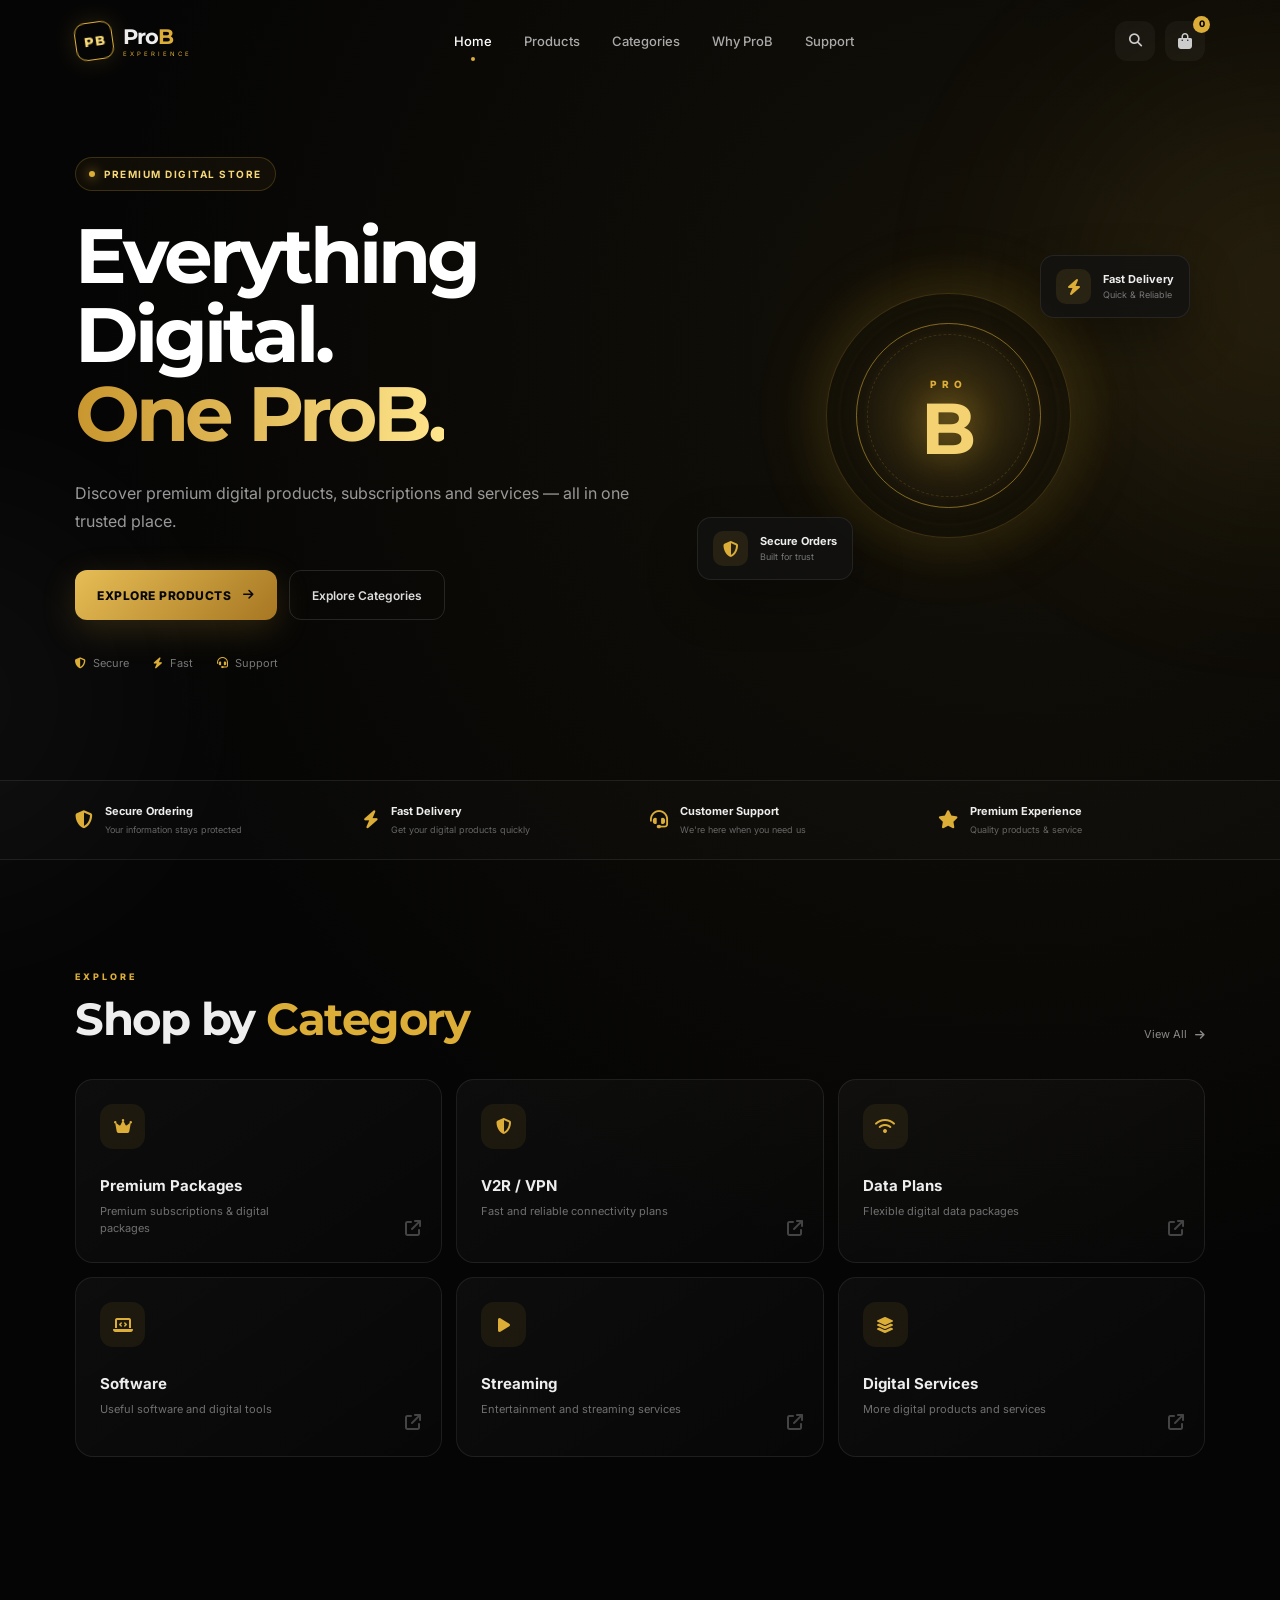
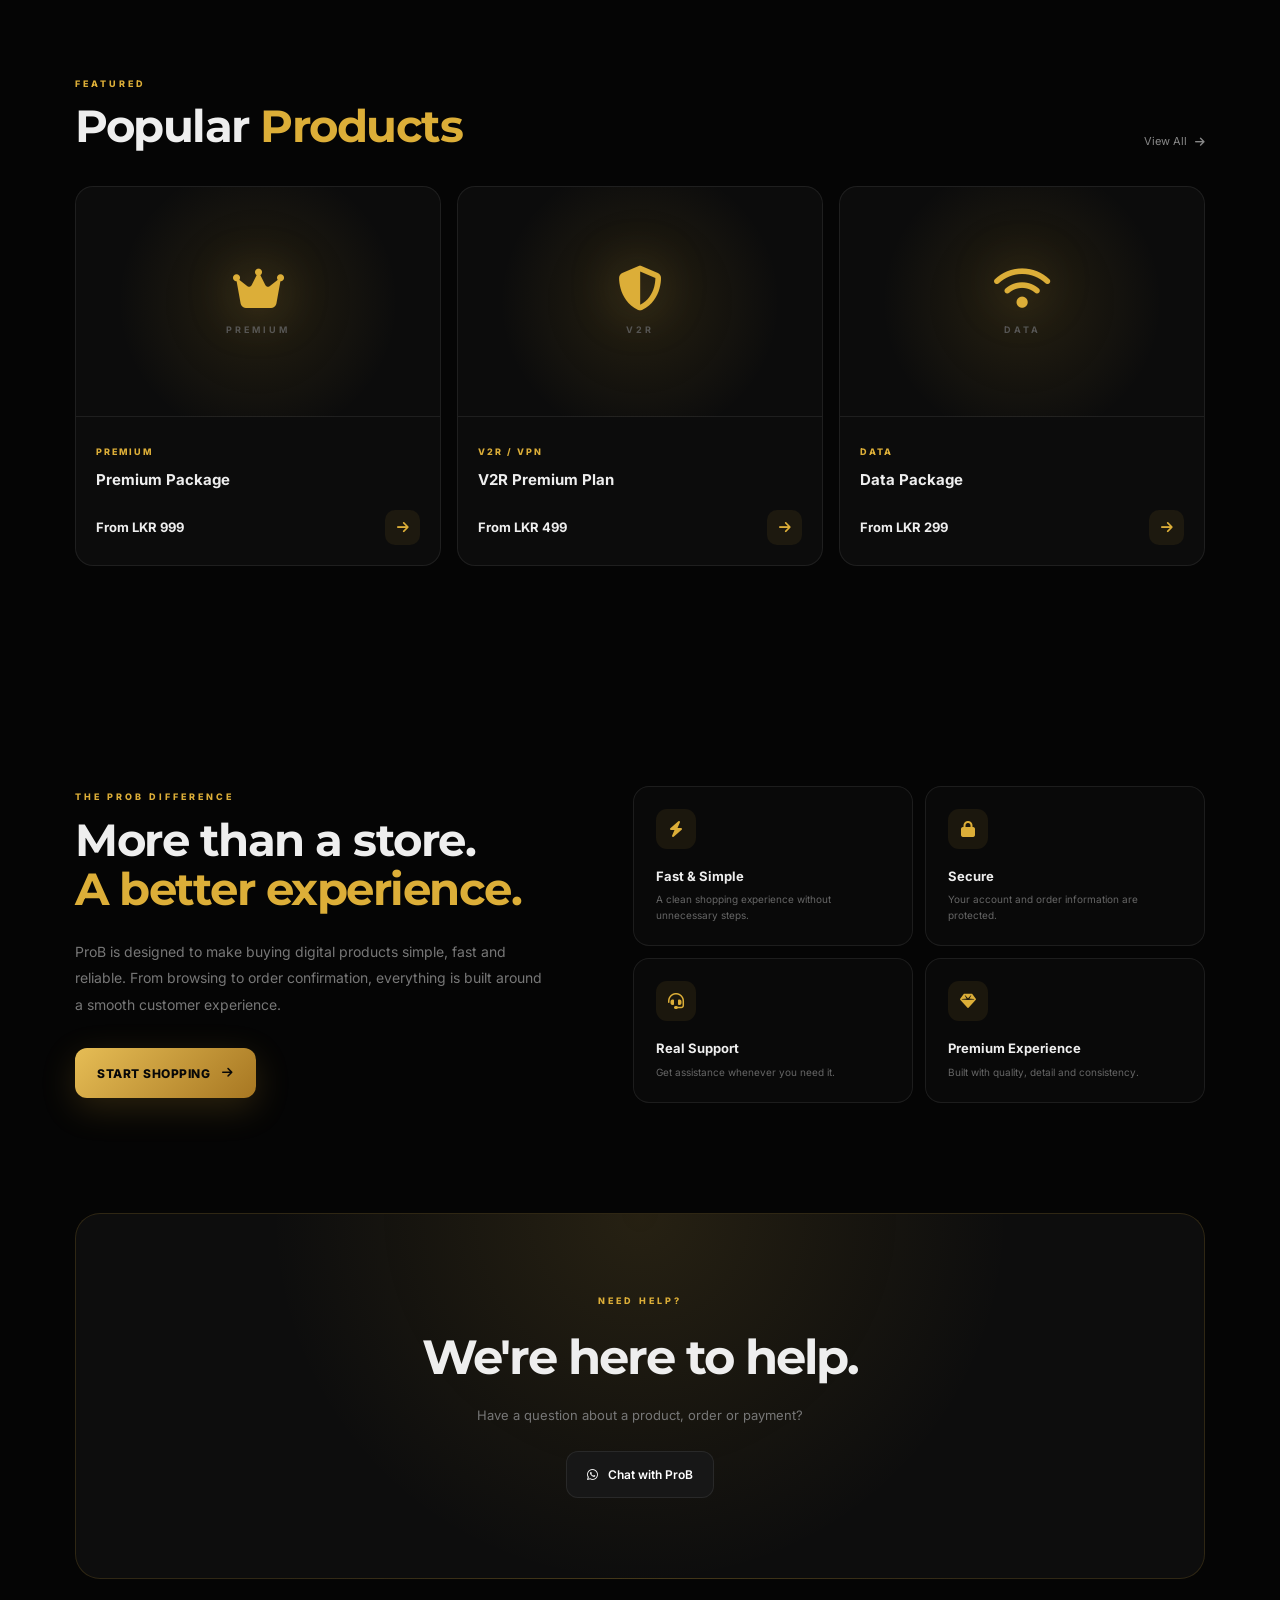
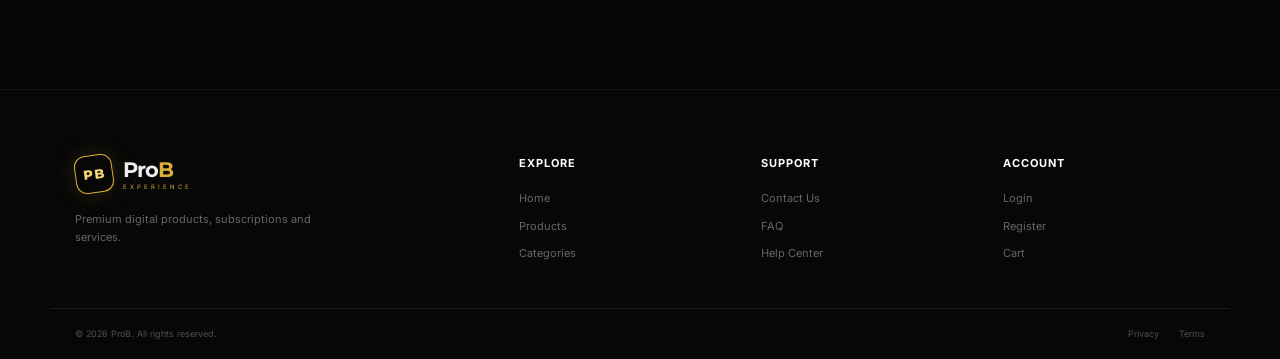
==== index.html @ 11e3aa74 "Add files via upload" ====
<!DOCTYPE html>
<html lang="en">
<head>
    <meta charset="UTF-8">

    <meta name="viewport"
          content="width=device-width, initial-scale=1.0">

    <meta name="description"
          content="ProB - Premium digital products, subscriptions and services.">

    <meta name="theme-color"
          content="#080808">

    <title>ProB — Premium Digital Store</title>

    <!-- Google Font -->
    <link rel="preconnect"
          href="https://fonts.googleapis.com">

    <link rel="preconnect"
          href="https://fonts.gstatic.com"
          crossorigin>

    <link href="https://fonts.googleapis.com/css2?family=Inter:wght@400;500;600;700;800&family=Montserrat:wght@600;700;800&display=swap"
          rel="stylesheet">

    <!-- Icons -->
    <link rel="stylesheet"
          href="https://cdnjs.cloudflare.com/ajax/libs/font-awesome/6.5.2/css/all.min.css">

    <!-- ProB stylesheet -->
    <link rel="stylesheet"
          href="style.css">
</head>

<body>

    <!-- =========================================
         BACKGROUND EFFECTS
    ========================================== -->

    <div class="background-glow glow-one"></div>
    <div class="background-glow glow-two"></div>

    <!-- =========================================
         HEADER
    ========================================== -->

    <header class="site-header" id="siteHeader">

        <div class="nav-container">

            <!-- LOGO -->
            <a href="index.html" class="brand">

                <div class="brand-mark">
                    <span>P</span>
                    <span>B</span>
                </div>

                <div class="brand-text">
                    <strong>Pro<span>B</span></strong>
                    <small>EXPERIENCE</small>
                </div>

            </a>

            <!-- DESKTOP NAVIGATION -->
            <nav class="desktop-nav">

                <a href="index.html" class="active">
                    Home
                </a>

                <a href="products.html">
                    Products
                </a>

                <a href="#categories">
                    Categories
                </a>

                <a href="#why-prob">
                    Why ProB
                </a>

                <a href="#support">
                    Support
                </a>

            </nav>

            <!-- NAV ACTIONS -->
            <div class="nav-actions">

                <button class="icon-button"
                        aria-label="Search"
                        onclick="openSearch()">

                    <i class="fa-solid fa-magnifying-glass"></i>

                </button>

                <a href="cart.html"
                   class="cart-button"
                   aria-label="Shopping cart">

                    <i class="fa-solid fa-bag-shopping"></i>

                    <span class="cart-count"
                          id="cartCount">
                        0
                    </span>

                </a>

                <button class="menu-button"
                        id="menuButton"
                        aria-label="Open menu">

                    <i class="fa-solid fa-bars"></i>

                </button>

            </div>

        </div>

        <!-- MOBILE MENU -->

        <div class="mobile-menu" id="mobileMenu">

            <a href="index.html">
                <i class="fa-solid fa-house"></i>
                Home
            </a>

            <a href="products.html">
                <i class="fa-solid fa-store"></i>
                Products
            </a>

            <a href="#categories">
                <i class="fa-solid fa-layer-group"></i>
                Categories
            </a>

            <a href="#why-prob">
                <i class="fa-solid fa-star"></i>
                Why ProB
            </a>

            <a href="#support">
                <i class="fa-solid fa-headset"></i>
                Support
            </a>

        </div>

    </header>


    <!-- =========================================
         SEARCH OVERLAY
    ========================================== -->

    <div class="search-overlay" id="searchOverlay">

        <button class="close-search"
                onclick="closeSearch()">

            <i class="fa-solid fa-xmark"></i>

        </button>

        <div class="search-box">

            <span>SEARCH PROB</span>

            <div class="search-input-wrapper">

                <i class="fa-solid fa-magnifying-glass"></i>

                <input
                    type="text"
                    id="searchInput"
                    placeholder="Search products..."
                    autocomplete="off">

            </div>

            <p>
                Find premium digital products and services.
            </p>

        </div>

    </div>


    <!-- =========================================
         HERO SECTION
    ========================================== -->

    <main>

        <section class="hero">

            <!-- Decorative grid -->

            <div class="hero-grid"></div>

            <div class="hero-content">

                <div class="hero-badge">

                    <span class="pulse-dot"></span>

                    PREMIUM DIGITAL STORE

                </div>


                <h1>

                    Everything Digital.
                    <br>

                    <span>One ProB.</span>

                </h1>


                <p class="hero-description">

                    Discover premium digital products,
                    subscriptions and services — all in one
                    trusted place.

                </p>


                <div class="hero-buttons">

                    <a href="products.html"
                       class="primary-button">

                        Explore Products

                        <i class="fa-solid fa-arrow-right"></i>

                    </a>


                    <a href="#categories"
                       class="secondary-button">

                        Explore Categories

                    </a>

                </div>


                <div class="hero-trust">

                    <div class="trust-item">

                        <i class="fa-solid fa-shield-halved"></i>

                        <span>Secure</span>

                    </div>

                    <div class="trust-item">

                        <i class="fa-solid fa-bolt"></i>

                        <span>Fast</span>

                    </div>

                    <div class="trust-item">

                        <i class="fa-solid fa-headset"></i>

                        <span>Support</span>

                    </div>

                </div>

            </div>


            <!-- HERO VISUAL -->

            <div class="hero-visual">

                <div class="orb orb-large"></div>

                <div class="orb orb-small"></div>


                <div class="floating-card card-one">

                    <i class="fa-solid fa-bolt"></i>

                    <div>
                        <strong>Fast Delivery</strong>
                        <span>Quick & Reliable</span>
                    </div>

                </div>


                <div class="floating-card card-two">

                    <i class="fa-solid fa-shield-halved"></i>

                    <div>
                        <strong>Secure Orders</strong>
                        <span>Built for trust</span>
                    </div>

                </div>


                <div class="prob-emblem">

                    <div class="emblem-ring">

                        <span>PRO</span>

                        <strong>B</strong>

                    </div>

                </div>

            </div>

        </section>


        <!-- =========================================
             TRUST BAR
        ========================================== -->

        <section class="trust-bar">

            <div class="trust-container">

                <div class="trust-box">

                    <i class="fa-solid fa-shield-halved"></i>

                    <div>
                        <strong>Secure Ordering</strong>
                        <span>Your information stays protected</span>
                    </div>

                </div>


                <div class="trust-box">

                    <i class="fa-solid fa-bolt"></i>

                    <div>
                        <strong>Fast Delivery</strong>
                        <span>Get your digital products quickly</span>
                    </div>

                </div>


                <div class="trust-box">

                    <i class="fa-solid fa-headset"></i>

                    <div>
                        <strong>Customer Support</strong>
                        <span>We're here when you need us</span>
                    </div>

                </div>


                <div class="trust-box">

                    <i class="fa-solid fa-star"></i>

                    <div>
                        <strong>Premium Experience</strong>
                        <span>Quality products & service</span>
                    </div>

                </div>

            </div>

        </section>


        <!-- =========================================
             CATEGORIES
        ========================================== -->

        <section class="section categories-section"
                 id="categories">

            <div class="section-heading">

                <div>

                    <span class="section-label">
                        EXPLORE
                    </span>

                    <h2>
                        Shop by <span>Category</span>
                    </h2>

                </div>

                <a href="products.html"
                   class="view-all">

                    View All

                    <i class="fa-solid fa-arrow-right"></i>

                </a>

            </div>


            <div class="category-grid">


                <!-- PREMIUM -->

                <a href="products.html"
                   class="category-card">

                    <div class="category-icon">

                        <i class="fa-solid fa-crown"></i>

                    </div>

                    <div class="category-info">

                        <h3>Premium Packages</h3>

                        <p>
                            Premium subscriptions
                            & digital packages
                        </p>

                    </div>

                    <span class="category-arrow">

                        <i class="fa-solid fa-arrow-up-right-from-square"></i>

                    </span>

                </a>


                <!-- V2R -->

                <a href="products.html"
                   class="category-card">

                    <div class="category-icon">

                        <i class="fa-solid fa-shield-halved"></i>

                    </div>

                    <div class="category-info">

                        <h3>V2R / VPN</h3>

                        <p>
                            Fast and reliable
                            connectivity plans
                        </p>

                    </div>

                    <span class="category-arrow">

                        <i class="fa-solid fa-arrow-up-right-from-square"></i>

                    </span>

                </a>


                <!-- DATA -->

                <a href="products.html"
                   class="category-card">

                    <div class="category-icon">

                        <i class="fa-solid fa-wifi"></i>

                    </div>

                    <div class="category-info">

                        <h3>Data Plans</h3>

                        <p>
                            Flexible digital
                            data packages
                        </p>

                    </div>

                    <span class="category-arrow">

                        <i class="fa-solid fa-arrow-up-right-from-square"></i>

                    </span>

                </a>


                <!-- SOFTWARE -->

                <a href="products.html"
                   class="category-card">

                    <div class="category-icon">

                        <i class="fa-solid fa-laptop-code"></i>

                    </div>

                    <div class="category-info">

                        <h3>Software</h3>

                        <p>
                            Useful software and
                            digital tools
                        </p>

                    </div>

                    <span class="category-arrow">

                        <i class="fa-solid fa-arrow-up-right-from-square"></i>

                    </span>

                </a>


                <!-- STREAMING -->

                <a href="products.html"
                   class="category-card">

                    <div class="category-icon">

                        <i class="fa-solid fa-play"></i>

                    </div>

                    <div class="category-info">

                        <h3>Streaming</h3>

                        <p>
                            Entertainment and
                            streaming services
                        </p>

                    </div>

                    <span class="category-arrow">

                        <i class="fa-solid fa-arrow-up-right-from-square"></i>

                    </span>

                </a>


                <!-- DIGITAL SERVICES -->

                <a href="products.html"
                   class="category-card">

                    <div class="category-icon">

                        <i class="fa-solid fa-layer-group"></i>

                    </div>

                    <div class="category-info">

                        <h3>Digital Services</h3>

                        <p>
                            More digital products
                            and services
                        </p>

                    </div>

                    <span class="category-arrow">

                        <i class="fa-solid fa-arrow-up-right-from-square"></i>

                    </span>

                </a>

            </div>

        </section>


        <!-- =========================================
             FEATURED PRODUCTS
        ========================================== -->

        <section class="section featured-section">

            <div class="section-heading">

                <div>

                    <span class="section-label">
                        FEATURED
                    </span>

                    <h2>
                        Popular <span>Products</span>
                    </h2>

                </div>

                <a href="products.html"
                   class="view-all">

                    View All

                    <i class="fa-solid fa-arrow-right"></i>

                </a>

            </div>


            <div class="product-preview-grid">


                <div class="product-preview-card">

                    <div class="product-image-placeholder">

                        <i class="fa-solid fa-crown"></i>

                        <span>PREMIUM</span>

                    </div>

                    <div class="product-preview-info">

                        <span class="product-category">
                            Premium
                        </span>

                        <h3>
                            Premium Package
                        </h3>

                        <div class="product-bottom">

                            <strong>
                                From LKR 999
                            </strong>

                            <button
                                onclick="goProducts(event)">

                                <i class="fa-solid fa-arrow-right"></i>

                            </button>

                        </div>

                    </div>

                </div>


                <div class="product-preview-card">

                    <div class="product-image-placeholder">

                        <i class="fa-solid fa-shield-halved"></i>

                        <span>V2R</span>

                    </div>

                    <div class="product-preview-info">

                        <span class="product-category">
                            V2R / VPN
                        </span>

                        <h3>
                            V2R Premium Plan
                        </h3>

                        <div class="product-bottom">

                            <strong>
                                From LKR 499
                            </strong>

                            <button
                                onclick="goProducts(event)">

                                <i class="fa-solid fa-arrow-right"></i>

                            </button>

                        </div>

                    </div>

                </div>


                <div class="product-preview-card">

                    <div class="product-image-placeholder">

                        <i class="fa-solid fa-wifi"></i>

                        <span>DATA</span>

                    </div>

                    <div class="product-preview-info">

                        <span class="product-category">
                            Data
                        </span>

                        <h3>
                            Data Package
                        </h3>

                        <div class="product-bottom">

                            <strong>
                                From LKR 299
                            </strong>

                            <button
                                onclick="goProducts(event)">

                                <i class="fa-solid fa-arrow-right"></i>

                            </button>

                        </div>

                    </div>

                </div>

            </div>

        </section>


        <!-- =========================================
             WHY PROB
        ========================================== -->

        <section class="section why-section"
                 id="why-prob">

            <div class="why-content">

                <span class="section-label">
                    THE PROB DIFFERENCE
                </span>

                <h2>
                    More than a store.
                    <br>
                    <span>A better experience.</span>
                </h2>

                <p>

                    ProB is designed to make buying digital
                    products simple, fast and reliable.

                    From browsing to order confirmation,
                    everything is built around a smooth
                    customer experience.

                </p>

                <a href="products.html"
                   class="primary-button">

                    Start Shopping

                    <i class="fa-solid fa-arrow-right"></i>

                </a>

            </div>


            <div class="why-features">

                <div class="why-feature">

                    <div class="why-icon">
                        <i class="fa-solid fa-bolt"></i>
                    </div>

                    <div>

                        <h3>Fast & Simple</h3>

                        <p>
                            A clean shopping experience
                            without unnecessary steps.
                        </p>

                    </div>

                </div>


                <div class="why-feature">

                    <div class="why-icon">
                        <i class="fa-solid fa-lock"></i>
                    </div>

                    <div>

                        <h3>Secure</h3>

                        <p>
                            Your account and order
                            information are protected.
                        </p>

                    </div>

                </div>


                <div class="why-feature">

                    <div class="why-icon">
                        <i class="fa-solid fa-headset"></i>
                    </div>

                    <div>

                        <h3>Real Support</h3>

                        <p>
                            Get assistance whenever
                            you need it.
                        </p>

                    </div>

                </div>


                <div class="why-feature">

                    <div class="why-icon">
                        <i class="fa-solid fa-gem"></i>
                    </div>

                    <div>

                        <h3>Premium Experience</h3>

                        <p>
                            Built with quality,
                            detail and consistency.
                        </p>

                    </div>

                </div>

            </div>

        </section>


        <!-- =========================================
             SUPPORT CTA
        ========================================== -->

        <section class="support-section"
                 id="support">

            <div class="support-glow"></div>

            <div class="support-content">

                <span class="section-label">
                    NEED HELP?
                </span>

                <h2>
                    We're here to help.
                </h2>

                <p>
                    Have a question about a product,
                    order or payment?
                </p>

                <a href="#"
                   class="whatsapp-button">

                    <i class="fa-brands fa-whatsapp"></i>

                    Chat with ProB

                </a>

            </div>

        </section>

    </main>


    <!-- =========================================
         FOOTER
    ========================================== -->

    <footer class="site-footer">

        <div class="footer-container">


            <div class="footer-brand">

                <a href="index.html"
                   class="brand">

                    <div class="brand-mark">
                        <span>P</span>
                        <span>B</span>
                    </div>

                    <div class="brand-text">
                        <strong>Pro<span>B</span></strong>
                        <small>EXPERIENCE</small>
                    </div>

                </a>

                <p>
                    Premium digital products,
                    subscriptions and services.
                </p>

            </div>


            <div class="footer-column">

                <h4>Explore</h4>

                <a href="index.html">Home</a>

                <a href="products.html">Products</a>

                <a href="#categories">Categories</a>

            </div>


            <div class="footer-column">

                <h4>Support</h4>

                <a href="#support">Contact Us</a>

                <a href="#">FAQ</a>

                <a href="#">Help Center</a>

            </div>


            <div class="footer-column">

                <h4>Account</h4>

                <a href="#">Login</a>

                <a href="#">Register</a>

                <a href="cart.html">Cart</a>

            </div>

        </div>


        <div class="footer-bottom">

            <p>
                © 2026 ProB. All rights reserved.
            </p>

            <div>

                <a href="#">
                    Privacy
                </a>

                <a href="#">
                    Terms
                </a>

            </div>

        </div>

    </footer>


    <!-- =========================================
         MOBILE BOTTOM NAV
    ========================================== -->

    <nav class="bottom-nav">

        <a href="index.html"
           class="bottom-nav-item active">

            <i class="fa-solid fa-house"></i>

            <span>Home</span>

        </a>


        <a href="products.html"
           class="bottom-nav-item">

            <i class="fa-solid fa-store"></i>

            <span>Products</span>

        </a>


        <a href="cart.html"
           class="bottom-nav-item cart-nav">

            <div>

                <i class="fa-solid fa-bag-shopping"></i>

                <span id="bottomCartCount">
                    0
                </span>

            </div>

            <span>Cart</span>

        </a>


        <a href="#support"
           class="bottom-nav-item">

            <i class="fa-solid fa-headset"></i>

            <span>Support</span>

        </a>


        <a href="#"
           class="bottom-nav-item">

            <i class="fa-solid fa-user"></i>

            <span>Account</span>

        </a>

    </nav>


    <!-- =========================================
         JAVASCRIPT
    ========================================== -->

    <script>

        /* MOBILE MENU */

        const menuButton =
            document.getElementById("menuButton");

        const mobileMenu =
            document.getElementById("mobileMenu");

        menuButton.addEventListener("click", function () {

            mobileMenu.classList.toggle("show");

            const icon =
                menuButton.querySelector("i");

            if (mobileMenu.classList.contains("show")) {

                icon.classList.remove("fa-bars");

                icon.classList.add("fa-xmark");

            } else {

                icon.classList.remove("fa-xmark");

                icon.classList.add("fa-bars");

            }

        });


        /* CLOSE MOBILE MENU WHEN LINK IS CLICKED */

        document
            .querySelectorAll(".mobile-menu a")
            .forEach(function (link) {

                link.addEventListener("click", function () {

                    mobileMenu.classList.remove("show");

                    const icon =
                        menuButton.querySelector("i");

                    icon.classList.remove("fa-xmark");

                    icon.classList.add("fa-bars");

                });

            });


        /* SEARCH */

        const searchOverlay =
            document.getElementById("searchOverlay");

        const searchInput =
            document.getElementById("searchInput");


        function openSearch() {

            searchOverlay.classList.add("show");

            setTimeout(function () {

                searchInput.focus();

            }, 200);

        }


        function closeSearch() {

            searchOverlay.classList.remove("show");

        }


        /* ESCAPE KEY */

        document.addEventListener("keydown", function (event) {

            if (event.key === "Escape") {

                closeSearch();

            }

        });


        /* HEADER SCROLL EFFECT */

        window.addEventListener("scroll", function () {

            const header =
                document.getElementById("siteHeader");

            if (window.scrollY > 30) {

                header.classList.add("scrolled");

            } else {

                header.classList.remove("scrolled");

            }

        });


        /* PRODUCTS BUTTON */

        function goProducts(event) {

            event.preventDefault();

            window.location.href = "products.html";

        }


        /* CART COUNT */

        function updateCartCount() {

            let cart = [];

            try {

                cart =
                    JSON.parse(
                        localStorage.getItem("probCart")
                    ) || [];

            } catch (error) {

                cart = [];

            }

            const count =
                cart.reduce(function (total, item) {

                    return total +
                        (Number(item.quantity) || 0);

                }, 0);


            const cartCount =
                document.getElementById("cartCount");

            const bottomCartCount =
                document.getElementById(
                    "bottomCartCount"
                );


            if (cartCount) {

                cartCount.textContent = count;

            }

            if (bottomCartCount) {

                bottomCartCount.textContent = count;

            }

        }


        updateCartCount();


    </script>

</body>
</html>
---- style.css ----
/* =====================================================
   PROB — PREMIUM DIGITAL STORE
   GLOBAL STYLES
===================================================== */

:root {

    --black: #050505;
    --dark: #080808;
    --dark-2: #0d0d0d;
    --card: #111111;
    --card-2: #151515;

    --gold: #dcae38;
    --gold-light: #f6d878;
    --gold-dark: #9d7020;

    --white: #ffffff;
    --text: #eeeeee;
    --muted: #929292;
    --border: rgba(255,255,255,0.08);

    --radius: 18px;

    --container: 1180px;

}


/* =====================================================
   RESET
===================================================== */

* {

    margin: 0;
    padding: 0;

    box-sizing: border-box;

}


html {

    scroll-behavior: smooth;

}


body {

    font-family: "Inter", sans-serif;

    background:
        radial-gradient(
            circle at 80% 10%,
            rgba(220,174,56,0.07),
            transparent 28%
        ),
        var(--black);

    color: var(--text);

    line-height: 1.6;

    overflow-x: hidden;

}


a {

    text-decoration: none;

    color: inherit;

}


button,
input {

    font-family: inherit;

}


button {

    border: none;

    cursor: pointer;

}


/* =====================================================
   BACKGROUND GLOW
===================================================== */

.background-glow {

    position: fixed;

    width: 400px;
    height: 400px;

    border-radius: 50%;

    filter: blur(120px);

    pointer-events: none;

    opacity: .12;

    z-index: -1;

}


.glow-one {

    background: var(--gold);

    top: 10%;
    right: -200px;

}


.glow-two {

    background: #ffffff;

    bottom: 0;
    left: -250px;

    opacity: .04;

}


/* =====================================================
   HEADER
===================================================== */

.site-header {

    position: fixed;

    top: 0;
    left: 0;

    width: 100%;

    z-index: 1000;

    transition: .35s ease;

}


.site-header.scrolled {

    background: rgba(5,5,5,.82);

    backdrop-filter: blur(20px);

    border-bottom: 1px solid var(--border);

}


.nav-container {

    max-width: var(--container);

    margin: auto;

    height: 82px;

    padding: 0 25px;

    display: flex;

    align-items: center;

    justify-content: space-between;

}


/* =====================================================
   BRAND
===================================================== */

.brand {

    display: flex;

    align-items: center;

    gap: 10px;

}


.brand-mark {

    width: 38px;
    height: 38px;

    border: 1px solid var(--gold);

    border-radius: 11px;

    display: flex;

    align-items: center;

    justify-content: center;

    gap: 1px;

    transform: rotate(-8deg);

    box-shadow:
        0 0 22px rgba(220,174,56,.16);

}


.brand-mark span {

    font-family: "Montserrat", sans-serif;

    font-weight: 800;

    font-size: 13px;

    color: var(--gold-light);

}


.brand-text {

    display: flex;

    flex-direction: column;

    line-height: 1;

}


.brand-text strong {

    font-family: "Montserrat", sans-serif;

    font-size: 21px;

    letter-spacing: -1px;

}


.brand-text strong span {

    color: var(--gold);

}


.brand-text small {

    font-size: 6px;

    letter-spacing: 3px;

    color: var(--gold);

    margin-top: 4px;

}


/* =====================================================
   DESKTOP NAV
===================================================== */

.desktop-nav {

    display: flex;

    align-items: center;

    gap: 32px;

}


.desktop-nav a {

    color: #aaa;

    font-size: 13px;

    font-weight: 500;

    transition: .3s;

    position: relative;

}


.desktop-nav a:hover,
.desktop-nav a.active {

    color: var(--white);

}


.desktop-nav a.active::after {

    content: "";

    position: absolute;

    left: 50%;
    bottom: -10px;

    width: 4px;
    height: 4px;

    background: var(--gold);

    border-radius: 50%;

    transform: translateX(-50%);

}


/* =====================================================
   NAV ACTIONS
===================================================== */

.nav-actions {

    display: flex;

    align-items: center;

    gap: 10px;

}


.icon-button,
.cart-button {

    width: 40px;
    height: 40px;

    display: flex;

    align-items: center;

    justify-content: center;

    border-radius: 12px;

    color: #ccc;

    background: rgba(255,255,255,.04);

    transition: .3s;

    position: relative;

}


.icon-button:hover,
.cart-button:hover {

    color: var(--gold-light);

    background: rgba(220,174,56,.09);

}


.cart-count {

    position: absolute;

    top: -5px;
    right: -5px;

    min-width: 17px;
    height: 17px;

    padding: 0 4px;

    border-radius: 20px;

    background: var(--gold);

    color: #000;

    font-size: 9px;

    display: flex;

    align-items: center;

    justify-content: center;

    font-weight: 800;

}


.menu-button {

    display: none;

    width: 40px;
    height: 40px;

    border-radius: 12px;

    color: white;

    background: rgba(255,255,255,.05);

}


/* =====================================================
   MOBILE MENU
===================================================== */

.mobile-menu {

    display: none;

}


/* =====================================================
   SEARCH OVERLAY
===================================================== */

.search-overlay {

    position: fixed;

    inset: 0;

    background: rgba(0,0,0,.94);

    backdrop-filter: blur(25px);

    z-index: 2000;

    display: flex;

    align-items: center;

    justify-content: center;

    opacity: 0;

    visibility: hidden;

    transition: .35s;

}


.search-overlay.show {

    opacity: 1;

    visibility: visible;

}


.close-search {

    position: absolute;

    top: 30px;
    right: 30px;

    width: 45px;
    height: 45px;

    border-radius: 50%;

    background: rgba(255,255,255,.06);

    color: white;

    font-size: 20px;

}


.search-box {

    width: min(700px, 90%);

}


.search-box > span {

    color: var(--gold);

    font-size: 11px;

    font-weight: 700;

    letter-spacing: 3px;

}


.search-input-wrapper {

    margin-top: 18px;

    display: flex;

    align-items: center;

    gap: 15px;

    border-bottom: 1px solid #444;

    padding-bottom: 14px;

}


.search-input-wrapper i {

    color: var(--gold);

}


.search-input-wrapper input {

    width: 100%;

    border: none;

    outline: none;

    background: transparent;

    color: white;

    font-size: 28px;

}


.search-box p {

    color: #777;

    margin-top: 15px;

    font-size: 13px;

}


/* =====================================================
   HERO
===================================================== */

.hero {

    min-height: 780px;

    max-width: var(--container);

    margin: auto;

    padding: 150px 25px 100px;

    display: grid;

    grid-template-columns: 1.05fr .95fr;

    align-items: center;

    gap: 50px;

    position: relative;

}


.hero-grid {

    position: absolute;

    inset: 80px 0 0;

    opacity: .14;

    background-image:
        linear-gradient(
            rgba(255,255,255,.04) 1px,
            transparent 1px
        ),
        linear-gradient(
            90deg,
            rgba(255,255,255,.04) 1px,
            transparent 1px
        );

    background-size: 55px 55px;

    mask-image:
        radial-gradient(
            ellipse at center,
            black 10%,
            transparent 70%
        );

    pointer-events: none;

}


.hero-content {

    position: relative;

    z-index: 2;

}


.hero-badge {

    display: inline-flex;

    align-items: center;

    gap: 9px;

    padding: 8px 13px;

    border: 1px solid rgba(220,174,56,.22);

    border-radius: 100px;

    background: rgba(220,174,56,.05);

    color: var(--gold-light);

    font-size: 10px;

    font-weight: 700;

    letter-spacing: 1.5px;

    animation: fadeUp .8s ease both;

}


.pulse-dot {

    width: 6px;
    height: 6px;

    border-radius: 50%;

    background: var(--gold);

    box-shadow: 0 0 12px var(--gold);

    animation: pulse 1.8s infinite;

}


.hero h1 {

    margin-top: 25px;

    font-family: "Montserrat", sans-serif;

    font-size: clamp(48px, 6vw, 78px);

    line-height: 1.03;

    letter-spacing: -4px;

    color: white;

    animation: fadeUp .9s .1s ease both;

}


.hero h1 span {

    background:
        linear-gradient(
            90deg,
            #c9962e,
            #ffe58c,
            #c9962e
        );

    background-size: 200% auto;

    -webkit-background-clip: text;

    -webkit-text-fill-color: transparent;

    animation: goldMove 4s linear infinite;

}


.hero-description {

    max-width: 560px;

    margin-top: 25px;

    color: #999;

    font-size: 16px;

    line-height: 1.8;

    animation: fadeUp 1s .2s ease both;

}


.hero-buttons {

    display: flex;

    flex-wrap: wrap;

    gap: 12px;

    margin-top: 34px;

    animation: fadeUp 1s .3s ease both;

}


/* =====================================================
   BUTTONS
===================================================== */

.primary-button {

    display: inline-flex;

    align-items: center;

    justify-content: center;

    gap: 12px;

    min-height: 50px;

    padding: 0 22px;

    border-radius: 12px;

    background:
        linear-gradient(
            135deg,
            #e6bd55,
            #a77722
        );

    color: #080808;

    font-size: 12px;

    font-weight: 800;

    text-transform: uppercase;

    letter-spacing: .5px;

    box-shadow:
        0 10px 35px rgba(220,174,56,.18);

    transition: .3s;

}


.primary-button:hover {

    transform: translateY(-3px);

    box-shadow:
        0 15px 45px rgba(220,174,56,.28);

}


.secondary-button {

    display: inline-flex;

    align-items: center;

    justify-content: center;

    min-height: 50px;

    padding: 0 22px;

    border-radius: 12px;

    border: 1px solid rgba(255,255,255,.12);

    color: #ddd;

    font-size: 12px;

    font-weight: 600;

    transition: .3s;

}


.secondary-button:hover {

    border-color: rgba(220,174,56,.45);

    color: var(--gold-light);

    background: rgba(220,174,56,.04);

}


/* =====================================================
   HERO TRUST
===================================================== */

.hero-trust {

    display: flex;

    gap: 24px;

    margin-top: 35px;

}


.trust-item {

    display: flex;

    align-items: center;

    gap: 7px;

    color: #777;

    font-size: 11px;

}


.trust-item i {

    color: var(--gold);

}


/* =====================================================
   HERO VISUAL
===================================================== */

.hero-visual {

    height: 500px;

    position: relative;

    display: flex;

    align-items: center;

    justify-content: center;

}


.orb {

    position: absolute;

    border-radius: 50%;

    filter: blur(1px);

}


.orb-large {

    width: 350px;
    height: 350px;

    background:
        radial-gradient(
            circle,
            rgba(220,174,56,.18),
            rgba(220,174,56,.03) 50%,
            transparent 70%
        );

    animation: floating 5s ease-in-out infinite;

}


.orb-small {

    width: 220px;
    height: 220px;

    border: 1px solid rgba(220,174,56,.13);

    box-shadow:
        0 0 80px rgba(220,174,56,.08);

    animation: floating 6s 1s ease-in-out infinite;

}


.prob-emblem {

    width: 245px;
    height: 245px;

    border-radius: 50%;

    display: flex;

    align-items: center;

    justify-content: center;

    background:
        radial-gradient(
            circle,
            rgba(220,174,56,.12),
            rgba(5,5,5,.5) 65%
        );

    border: 1px solid rgba(220,174,56,.22);

    box-shadow:
        0 0 80px rgba(220,174,56,.13),
        inset 0 0 50px rgba(220,174,56,.05);

    position: relative;

    z-index: 2;

    animation: floating 5s ease-in-out infinite;

}


.emblem-ring {

    width: 185px;
    height: 185px;

    border: 1px solid rgba(220,174,56,.55);

    border-radius: 50%;

    display: flex;

    align-items: center;

    justify-content: center;

    position: relative;

}


.emblem-ring::before {

    content: "";

    position: absolute;

    inset: 10px;

    border: 1px dashed rgba(220,174,56,.18);

    border-radius: 50%;

}


.emblem-ring span {

    position: absolute;

    top: 52px;

    font-size: 10px;

    letter-spacing: 5px;

    color: var(--gold);

    font-weight: 800;

}


.emblem-ring strong {

    margin-top: 28px;

    font-family: "Montserrat", sans-serif;

    font-size: 72px;

    color: #f4d271;

    text-shadow:
        0 0 35px rgba(220,174,56,.3);

}


/* =====================================================
   FLOATING CARDS
===================================================== */

.floating-card {

    position: absolute;

    z-index: 4;

    display: flex;

    align-items: center;

    gap: 12px;

    padding: 13px 15px;

    border-radius: 14px;

    background:
        rgba(18,18,18,.8);

    border: 1px solid rgba(255,255,255,.08);

    backdrop-filter: blur(14px);

    box-shadow:
        0 20px 50px rgba(0,0,0,.3);

}


.floating-card i {

    width: 35px;
    height: 35px;

    border-radius: 10px;

    display: flex;

    align-items: center;

    justify-content: center;

    background: rgba(220,174,56,.1);

    color: var(--gold);

}


.floating-card div {

    display: flex;

    flex-direction: column;

}


.floating-card strong {

    font-size: 11px;

}


.floating-card span {

    font-size: 9px;

    color: #777;

}


.card-one {

    top: 90px;
    right: 15px;

    animation: floating 4s ease-in-out infinite;

}


.card-two {

    bottom: 85px;
    left: 5px;

    animation: floating 4.5s .5s ease-in-out infinite;

}


/* =====================================================
   TRUST BAR
===================================================== */

.trust-bar {

    border-top: 1px solid var(--border);

    border-bottom: 1px solid var(--border);

    background: rgba(255,255,255,.015);

}


.trust-container {

    max-width: var(--container);

    margin: auto;

    padding: 22px 25px;

    display: grid;

    grid-template-columns:
        repeat(4, 1fr);

    gap: 20px;

}


.trust-box {

    display: flex;

    align-items: center;

    gap: 12px;

}


.trust-box > i {

    color: var(--gold);

    font-size: 18px;

}


.trust-box div {

    display: flex;

    flex-direction: column;

}


.trust-box strong {

    font-size: 11px;

}


.trust-box span {

    color: #666;

    font-size: 9px;

    margin-top: 2px;

}


/* =====================================================
   SECTIONS
===================================================== */

.section {

    max-width: var(--container);

    margin: auto;

    padding: 110px 25px;

}


.section-heading {

    display: flex;

    align-items: end;

    justify-content: space-between;

    margin-bottom: 35px;

}


.section-label {

    display: block;

    color: var(--gold);

    font-size: 9px;

    font-weight: 800;

    letter-spacing: 3px;

    margin-bottom: 10px;

}


.section-heading h2,
.why-content h2 {

    font-family: "Montserrat", sans-serif;

    font-size: clamp(30px, 4vw, 45px);

    line-height: 1.1;

    letter-spacing: -1.5px;

}


.section-heading h2 span,
.why-content h2 span {

    color: var(--gold);

}


.view-all {

    display: flex;

    align-items: center;

    gap: 8px;

    color: #888;

    font-size: 11px;

    transition: .3s;

}


.view-all:hover {

    color: var(--gold);

}


/* =====================================================
   CATEGORY GRID
===================================================== */

.category-grid {

    display: grid;

    grid-template-columns:
        repeat(3, 1fr);

    gap: 14px;

}


.category-card {

    min-height: 180px;

    padding: 24px;

    border: 1px solid var(--border);

    background:
        linear-gradient(
            145deg,
            rgba(255,255,255,.035),
            rgba(255,255,255,.01)
        );

    border-radius: var(--radius);

    position: relative;

    overflow: hidden;

    transition: .4s;

}


.category-card::before {

    content: "";

    position: absolute;

    width: 150px;
    height: 150px;

    background: var(--gold);

    filter: blur(90px);

    opacity: 0;

    right: -80px;
    bottom: -80px;

    transition: .4s;

}


.category-card:hover {

    transform: translateY(-5px);

    border-color:
        rgba(220,174,56,.28);

}


.category-card:hover::before {

    opacity: .12;

}


.category-icon {

    width: 45px;
    height: 45px;

    border-radius: 13px;

    display: flex;

    align-items: center;

    justify-content: center;

    background:
        rgba(220,174,56,.08);

    color: var(--gold);

    margin-bottom: 25px;

}


.category-info h3 {

    font-size: 15px;

    margin-bottom: 5px;

}


.category-info p {

    color: #707070;

    font-size: 11px;

    max-width: 210px;

}


.category-arrow {

    position: absolute;

    right: 20px;
    bottom: 20px;

    color: #444;

    transition: .3s;

}


.category-card:hover
.category-arrow {

    color: var(--gold);

}


/* =====================================================
   PRODUCT PREVIEW
===================================================== */

.product-preview-grid {

    display: grid;

    grid-template-columns:
        repeat(3, 1fr);

    gap: 16px;

}


.product-preview-card {

    overflow: hidden;

    border: 1px solid var(--border);

    background: #0c0c0c;

    border-radius: var(--radius);

    transition: .35s;

}


.product-preview-card:hover {

    transform: translateY(-6px);

    border-color:
        rgba(220,174,56,.22);

}


.product-image-placeholder {

    height: 230px;

    display: flex;

    align-items: center;

    justify-content: center;

    flex-direction: column;

    gap: 12px;

    background:
        radial-gradient(
            circle at center,
            rgba(220,174,56,.12),
            transparent 65%
        );

    border-bottom: 1px solid var(--border);

}


.product-image-placeholder i {

    font-size: 45px;

    color: var(--gold);

    filter:
        drop-shadow(
            0 0 25px
            rgba(220,174,56,.25)
        );

}


.product-image-placeholder span {

    color: #555;

    font-size: 9px;

    letter-spacing: 3px;

    font-weight: 700;

}


.product-preview-info {

    padding: 20px;

}


.product-category {

    color: var(--gold);

    font-size: 9px;

    text-transform: uppercase;

    letter-spacing: 1.5px;

}


.product-preview-info h3 {

    margin-top: 5px;

    font-size: 15px;

}


.product-bottom {

    display: flex;

    align-items: center;

    justify-content: space-between;

    margin-top: 18px;

}


.product-bottom strong {

    font-size: 13px;

}


.product-bottom button {

    width: 35px;
    height: 35px;

    border-radius: 10px;

    background: rgba(220,174,56,.08);

    color: var(--gold);

    transition: .3s;

}


.product-bottom button:hover {

    background: var(--gold);

    color: #000;

}


/* =====================================================
   WHY PROB
===================================================== */

.why-section {

    display: grid;

    grid-template-columns:
        .9fr 1.1fr;

    gap: 90px;

    align-items: center;

}


.why-content p {

    max-width: 500px;

    color: #777;

    font-size: 14px;

    line-height: 1.9;

    margin: 25px 0 30px;

}


.why-features {

    display: grid;

    grid-template-columns:
        repeat(2, 1fr);

    gap: 12px;

}


.why-feature {

    padding: 22px;

    border: 1px solid var(--border);

    border-radius: 16px;

    background:
        rgba(255,255,255,.018);

    transition: .3s;

}


.why-feature:hover {

    border-color:
        rgba(220,174,56,.2);

}


.why-icon {

    width: 40px;
    height: 40px;

    border-radius: 11px;

    display: flex;

    align-items: center;

    justify-content: center;

    background:
        rgba(220,174,56,.08);

    color: var(--gold);

    margin-bottom: 17px;

}


.why-feature h3 {

    font-size: 13px;

    margin-bottom: 5px;

}


.why-feature p {

    color: #666;

    font-size: 10px;

    line-height: 1.6;

}


/* =====================================================
   SUPPORT
===================================================== */

.support-section {

    max-width: 1130px;

    margin: 0 auto 110px;

    padding: 80px 30px;

    border-radius: 25px;

    border: 1px solid
        rgba(220,174,56,.16);

    background:
        radial-gradient(
            circle at 50% 0%,
            rgba(220,174,56,.12),
            transparent 55%
        ),
        #0d0d0d;

    text-align: center;

    position: relative;

    overflow: hidden;

}


.support-content {

    position: relative;

    z-index: 2;

}


.support-content h2 {

    font-family: "Montserrat", sans-serif;

    font-size: clamp(30px, 5vw, 48px);

    letter-spacing: -2px;

}


.support-content p {

    color: #777;

    margin: 10px 0 25px;

    font-size: 13px;

}


.whatsapp-button {

    display: inline-flex;

    align-items: center;

    gap: 10px;

    padding: 13px 20px;

    border-radius: 12px;

    background: #171717;

    border: 1px solid rgba(255,255,255,.08);

    color: white;

    font-size: 12px;

    font-weight: 600;

    transition: .3s;

}


.whatsapp-button:hover {

    border-color: rgba(220,174,56,.3);

    color: var(--gold-light);

}


/* =====================================================
   FOOTER
===================================================== */

.site-footer {

    border-top: 1px solid var(--border);

    background: #070707;

}


.footer-container {

    max-width: var(--container);

    margin: auto;

    padding: 65px 25px 45px;

    display: grid;

    grid-template-columns:
        2fr 1fr 1fr 1fr;

    gap: 40px;

}


.footer-brand p {

    max-width: 280px;

    margin-top: 18px;

    color: #666;

    font-size: 11px;

}


.footer-column {

    display: flex;

    flex-direction: column;

    gap: 10px;

}


.footer-column h4 {

    font-size: 11px;

    text-transform: uppercase;

    letter-spacing: 1px;

    margin-bottom: 7px;

    color: white;

}


.footer-column a {

    color: #666;

    font-size: 11px;

    transition: .3s;

}


.footer-column a:hover {

    color: var(--gold);

}


.footer-bottom {

    max-width: var(--container);

    margin: auto;

    padding: 18px 25px;

    border-top: 1px solid var(--border);

    display: flex;

    align-items: center;

    justify-content: space-between;

    color: #4f4f4f;

    font-size: 9px;

}


.footer-bottom div {

    display: flex;

    gap: 20px;

}


.footer-bottom a:hover {

    color: var(--gold);

}


/* =====================================================
   MOBILE BOTTOM NAV
===================================================== */

.bottom-nav {

    display: none;

}


/* =====================================================
   ANIMATIONS
===================================================== */

@keyframes fadeUp {

    from {

        opacity: 0;

        transform: translateY(20px);

    }

    to {

        opacity: 1;

        transform: translateY(0);

    }

}


@keyframes floating {

    0%,
    100% {

        transform: translateY(0);

    }

    50% {

        transform: translateY(-12px);

    }

}


@keyframes pulse {

    0% {

        box-shadow:
            0 0 0 0
            rgba(220,174,56,.5);

    }

    70% {

        box-shadow:
            0 0 0 9px
            rgba(220,174,56,0);

    }

    100% {

        box-shadow:
            0 0 0 0
            rgba(220,174,56,0);

    }

}


@keyframes goldMove {

    to {

        background-position: 200% center;

    }

}


/* =====================================================
   TABLET
===================================================== */

@media (max-width: 900px) {

    .desktop-nav {

        display: none;

    }


    .menu-button {

        display: flex;

        align-items: center;

        justify-content: center;

    }


    .hero {

        grid-template-columns: 1fr;

        text-align: center;

        padding-top: 135px;

    }


    .hero-description {

        margin-left: auto;
        margin-right: auto;

    }


    .hero-buttons {

        justify-content: center;

    }


    .hero-trust {

        justify-content: center;

    }


    .hero-visual {

        height: 390px;

    }


    .trust-container {

        grid-template-columns:
            repeat(2, 1fr);

    }


    .category-grid {

        grid-template-columns:
            repeat(2, 1fr);

    }


    .product-preview-grid {

        grid-template-columns:
            repeat(2, 1fr);

    }


    .why-section {

        grid-template-columns: 1fr;

        gap: 40px;

    }

}


/* =====================================================
   MOBILE
===================================================== */

@media (max-width: 600px) {

    body {

        padding-bottom: 70px;

    }


    .nav-container {

        height: 70px;

        padding: 0 17px;

    }


    .brand-mark {

        width: 34px;
        height: 34px;

    }


    .brand-text strong {

        font-size: 18px;

    }


    .hero {

        min-height: auto;

        padding:
            115px 18px
            70px;

        gap: 15px;

    }


    .hero h1 {

        font-size: 43px;

        letter-spacing: -2.5px;

    }


    .hero-description {

        font-size: 13px;

        line-height: 1.7;

    }


    .hero-buttons {

        flex-direction: column;

        width: 100%;

    }


    .primary-button,
    .secondary-button {

        width: 100%;

    }


    .hero-trust {

        gap: 15px;

    }


    .hero-visual {

        height: 330px;

        margin-top: 10px;

    }


    .prob-emblem {

        width: 190px;
        height: 190px;

    }


    .emblem-ring {

        width: 145px;
        height: 145px;

    }


    .emblem-ring strong {

        font-size: 56px;

    }


    .emblem-ring span {

        top: 39px;

        font-size: 7px;

    }


    .orb-large {

        width: 270px;
        height: 270px;

    }


    .floating-card {

        transform: scale(.8);

    }


    .card-one {

        right: -15px;

        top: 45px;

    }


    .card-two {

        left: -15px;

        bottom: 35px;

    }


    .trust-container {

        grid-template-columns: 1fr 1fr;

        padding: 20px 17px;

        gap: 20px 10px;

    }


    .trust-box {

        align-items: flex-start;

    }


    .trust-box > i {

        font-size: 15px;

    }


    .trust-box strong {

        font-size: 9px;

    }


    .trust-box span {

        font-size: 8px;

    }


    .section {

        padding:
            75px 17px;

    }


    .section-heading {

        align-items: flex-start;

    }


    .section-heading h2 {

        font-size: 29px;

    }


    .view-all {

        font-size: 9px;

    }


    .category-grid {

        grid-template-columns: 1fr;

        gap: 10px;

    }


    .category-card {

        min-height: 145px;

        padding: 20px;

    }


    .category-icon {

        margin-bottom: 18px;

    }


    .product-preview-grid {

        grid-template-columns: 1fr;

    }


    .product-image-placeholder {

        height: 210px;

    }


    .why-section {

        gap: 35px;

    }


    .why-content h2 {

        font-size: 32px;

    }


    .why-features {

        grid-template-columns: 1fr;

    }


    .support-section {

        margin:
            0 17px 70px;

        padding: 60px 20px;

    }


    .footer-container {

        grid-template-columns:
            1fr 1fr;

        padding: 50px 17px 35px;

        gap: 35px 20px;

    }


    .footer-brand {

        grid-column: 1 / -1;

    }


    .footer-bottom {

        padding:
            18px 17px;

        flex-direction: column;

        gap: 10px;

        text-align: center;

    }


    /* MOBILE BOTTOM NAV */

    .bottom-nav {

        position: fixed;

        left: 10px;
        right: 10px;
        bottom: 10px;

        height: 62px;

        background:
            rgba(15,15,15,.94);

        backdrop-filter: blur(20px);

        border:
            1px solid
            rgba(255,255,255,.09);

        border-radius: 18px;

        z-index: 1500;

        display: grid;

        grid-template-columns:
            repeat(5, 1fr);

        align-items: center;

        box-shadow:
            0 15px 40px
            rgba(0,0,0,.45);

    }


    .bottom-nav-item {

        height: 100%;

        display: flex;

        align-items: center;

        justify-content: center;

        flex-direction: column;

        gap: 3px;

        color: #666;

        font-size: 8px;

        transition: .3s;

    }


    .bottom-nav-item i {

        font-size: 14px;

    }


    .bottom-nav-item.active {

        color: var(--gold);

    }


    .bottom-nav-item > div {

        position: relative;

    }


    .bottom-nav-item > div span {

        position: absolute;

        top: -7px;
        right: -9px;

        background: var(--gold);

        color: #000;

        font-size: 7px;

        font-weight: 800;

        min-width: 13px;
        height: 13px;

        border-radius: 50%;

        display: flex;

        align-items: center;

        justify-content: center;

    }


    .search-input-wrapper input {

        font-size: 20px;

    }


    .mobile-menu {

        position: absolute;

        top: 70px;
        left: 10px;
        right: 10px;

        padding: 10px;

        background:
            rgba(15,15,15,.97);

        backdrop-filter: blur(20px);

        border:
            1px solid
            rgba(255,255,255,.08);

        border-radius: 16px;

        display: flex;

        flex-direction: column;

        gap: 3px;

        opacity: 0;

        visibility: hidden;

        transform: translateY(-10px);

        transition: .3s;

    }


    .mobile-menu.show {

        opacity: 1;

        visibility: visible;

        transform: translateY(0);

    }


    .mobile-menu a {

        padding: 13px;

        border-radius: 10px;

        display: flex;

        align-items: center;

        gap: 12px;

        color: #aaa;

        font-size: 12px;

    }


    .mobile-menu a:hover {

        background:
            rgba(220,174,56,.06);

        color: var(--gold);

    }


    .mobile-menu a i {

        width: 18px;

        color: var(--gold);

    }

}
/* =====================================================
   PROB PRODUCTS PAGE
===================================================== */

.products-page {

    min-height: 100vh;

    padding-top: 82px;

}


/* =====================================================
   PRODUCTS HERO
===================================================== */

.products-hero {

    max-width: 1180px;

    margin: auto;

    padding: 100px 25px 55px;

    text-align: center;

}


.products-hero h1 {

    font-family: "Montserrat", sans-serif;

    font-size: clamp(
        42px,
        6vw,
        68px
    );

    line-height: 1.05;

    letter-spacing: -3px;

}


.products-hero h1 span {

    color: var(--gold);

}


.products-hero > p {

    max-width: 570px;

    margin: 20px auto 30px;

    color: #777;

    font-size: 14px;

    line-height: 1.8;

}


.products-search {

    max-width: 600px;

    height: 56px;

    margin: auto;

    padding: 0 18px;

    display: flex;

    align-items: center;

    gap: 12px;

    border: 1px solid
        rgba(255,255,255,.1);

    background:
        rgba(255,255,255,.025);

    border-radius: 15px;

    transition: .3s;

}


.products-search:focus-within {

    border-color:
        rgba(220,174,56,.45);

    box-shadow:
        0 0 30px
        rgba(220,174,56,.06);

}


.products-search i {

    color: var(--gold);

}


.products-search input {

    width: 100%;

    border: none;

    outline: none;

    background: transparent;

    color: white;

    font-size: 13px;

}


.products-search input::placeholder {

    color: #555;

}


/* =====================================================
   PRODUCT CONTROLS
===================================================== */

.product-controls {

    max-width: 1180px;

    margin: auto;

    padding: 0 25px 30px;

    display: flex;

    align-items: center;

    justify-content: space-between;

    gap: 20px;

}


.category-filters {

    display: flex;

    align-items: center;

    gap: 7px;

    overflow-x: auto;

    scrollbar-width: none;

}


.category-filters::-webkit-scrollbar {

    display: none;

}


.filter-button {

    flex-shrink: 0;

    min-height: 38px;

    padding: 0 14px;

    display: flex;

    align-items: center;

    gap: 7px;

    border-radius: 10px;

    background:
        rgba(255,255,255,.035);

    border: 1px solid
        rgba(255,255,255,.06);

    color: #777;

    font-size: 10px;

    font-weight: 600;

    transition: .3s;

}


.filter-button i {

    font-size: 10px;

}


.filter-button:hover {

    color: white;

    border-color:
        rgba(220,174,56,.25);

}


.filter-button.active {

    background:
        rgba(220,174,56,.12);

    border-color:
        rgba(220,174,56,.4);

    color: var(--gold-light);

}


.product-sort select {

    height: 38px;

    padding: 0 13px;

    border-radius: 10px;

    border: 1px solid
        rgba(255,255,255,.07);

    background: #111;

    color: #888;

    outline: none;

    font-size: 10px;

}


/* =====================================================
   PRODUCTS SECTION
===================================================== */

.products-section {

    max-width: 1180px;

    margin: auto;

    padding: 0 25px 120px;

}


.products-result {

    margin-bottom: 18px;

}


.products-result span {

    color: #555;

    font-size: 10px;

    text-transform: uppercase;

    letter-spacing: 1px;

}


/* =====================================================
   PRODUCT GRID
===================================================== */

.products-grid {

    display: grid;

    grid-template-columns:
        repeat(3, 1fr);

    gap: 16px;

}


.store-product {

    overflow: hidden;

    background:
        linear-gradient(
            145deg,
            rgba(255,255,255,.035),
            rgba(255,255,255,.01)
        );

    border: 1px solid
        rgba(255,255,255,.07);

    border-radius: 18px;

    transition:
        transform .35s ease,
        border-color .35s ease,
        box-shadow .35s ease;

    animation: productAppear .5s ease both;

}


.store-product:hover {

    transform:
        translateY(-7px);

    border-color:
        rgba(220,174,56,.3);

    box-shadow:
        0 20px 60px
        rgba(0,0,0,.3);

}


/* =====================================================
   PRODUCT IMAGE
===================================================== */

.product-image {

    height: 245px;

    position: relative;

    display: flex;

    align-items: center;

    justify-content: center;

    overflow: hidden;

    background:
        radial-gradient(
            circle at center,
            rgba(220,174,56,.13),
            rgba(220,174,56,.025) 45%,
            transparent 70%
        );

    border-bottom:
        1px solid
        rgba(255,255,255,.06);

}


.product-image::before {

    content: "";

    position: absolute;

    width: 180px;
    height: 180px;

    border-radius: 50%;

    border:
        1px solid
        rgba(220,174,56,.1);

    animation:
        productOrb 6s linear infinite;

}


.product-image::after {

    content: "";

    position: absolute;

    width: 120px;
    height: 120px;

    border-radius: 50%;

    border:
        1px dashed
        rgba(220,174,56,.12);

    animation:
        productOrbReverse 9s linear infinite;

}


.product-icon {

    width: 85px;
    height: 85px;

    position: relative;

    z-index: 2;

    border-radius: 24px;

    display: flex;

    align-items: center;

    justify-content: center;

    background:
        linear-gradient(
            145deg,
            rgba(220,174,56,.18),
            rgba(220,174,56,.04)
        );

    border:
        1px solid
        rgba(220,174,56,.2);

    box-shadow:
        0 0 45px
        rgba(220,174,56,.1);

}


.product-icon i {

    font-size: 34px;

    color: var(--gold-light);

    filter:
        drop-shadow(
            0 0 15px
            rgba(220,174,56,.25)
        );

}


.product-tag {

    position: absolute;

    top: 15px;
    left: 15px;

    padding: 6px 9px;

    border-radius: 7px;

    background:
        rgba(0,0,0,.5);

    border:
        1px solid
        rgba(220,174,56,.2);

    backdrop-filter: blur(10px);

    color: var(--gold);

    font-size: 7px;

    font-weight: 800;

    letter-spacing: 1px;

}


/* =====================================================
   PRODUCT CONTENT
===================================================== */

.store-product-content {

    padding: 20px;

}


.store-product-category {

    color: var(--gold);

    font-size: 8px;

    font-weight: 700;

    letter-spacing: 1.5px;

    text-transform: uppercase;

}


.store-product-content h2 {

    margin-top: 7px;

    font-size: 16px;

    font-weight: 700;

}


.store-product-content p {

    margin-top: 7px;

    min-height: 42px;

    color: #666;

    font-size: 10px;

    line-height: 1.7;

}


.store-product-bottom {

    margin-top: 20px;

    display: flex;

    align-items: end;

    justify-content: space-between;

}


.store-product-bottom div {

    display: flex;

    flex-direction: column;

}


.store-product-bottom small {

    color: #555;

    font-size: 8px;

}


.store-product-bottom strong {

    margin-top: 2px;

    color: white;

    font-size: 14px;

}


.product-view-button {

    width: 39px;
    height: 39px;

    display: flex;

    align-items: center;

    justify-content: center;

    border-radius: 11px;

    background:
        rgba(220,174,56,.08);

    border:
        1px solid
        rgba(220,174,56,.12);

    color: var(--gold);

    transition: .3s;

}


.product-view-button:hover {

    background: var(--gold);

    color: #000;

    transform:
        rotate(-8deg);

}


/* =====================================================
   NO PRODUCTS
===================================================== */

.no-products {

    display: none;

    padding: 80px 20px;

    text-align: center;

}


.no-products.show {

    display: block;

}


.no-products i {

    font-size: 40px;

    color: #333;

}


.no-products h3 {

    margin-top: 15px;

    font-size: 16px;

}


.no-products p {

    margin-top: 5px;

    color: #555;

    font-size: 11px;

}


/* =====================================================
   PRODUCTS ANIMATIONS
===================================================== */

@keyframes productAppear {

    from {

        opacity: 0;

        transform:
            translateY(20px);

    }

    to {

        opacity: 1;

        transform:
            translateY(0);

    }

}


@keyframes productOrb {

    from {

        transform:
            rotate(0deg);

    }

    to {

        transform:
            rotate(360deg);

    }

}


@keyframes productOrbReverse {

    from {

        transform:
            rotate(360deg);

    }

    to {

        transform:
            rotate(0deg);

    }

}


/* =====================================================
   PRODUCTS TABLET
===================================================== */

@media (max-width: 900px) {

    .products-grid {

        grid-template-columns:
            repeat(2, 1fr);

    }


    .product-controls {

        flex-direction: column;

        align-items: stretch;

    }


    .product-sort {

        align-self: flex-end;

    }

}


/* =====================================================
   PRODUCTS MOBILE
===================================================== */

@media (max-width: 600px) {

    .products-page {

        padding-top: 70px;

    }


    .products-hero {

        padding:
            75px 17px 35px;

    }


    .products-hero h1 {

        font-size: 39px;

        letter-spacing: -2px;

    }


    .products-hero > p {

        font-size: 12px;

    }


    .products-search {

        height: 52px;

    }


    .product-controls {

        padding:
            0 17px 25px;

    }


    .category-filters {

        margin-right: -17px;

        padding-right: 17px;

    }


    .product-sort {

        width: 100%;

    }


    .product-sort select {

        width: 100%;

    }


    .products-section {

        padding:
            0 17px 100px;

    }


    .products-grid {

        grid-template-columns:
            1fr;

        gap: 12px;

    }


    .product-image {

        height: 225px;

    }


    .store-product-content {

        padding: 18px;

    }

}
/* =====================================================
   PROB PRODUCT DETAILS
===================================================== */

.product-page {

    max-width: 1180px;

    margin: auto;

    padding:
        120px 25px 120px;

}


/* =====================================
   BREADCRUMB
===================================== */

.product-breadcrumb {

    display: flex;

    align-items: center;

    gap: 10px;

    margin-bottom: 35px;

    color: #555;

    font-size: 10px;

}


.product-breadcrumb a {

    color: #777;

}


.product-breadcrumb i {

    font-size: 8px;

    color: var(--gold);

}


/* =====================================
   PRODUCT DETAILS
===================================== */

.product-details {

    display: grid;

    grid-template-columns:
        1fr 1fr;

    gap: 70px;

    align-items: center;

}


/* =====================================
   PRODUCT VISUAL
===================================== */

.product-visual {

    min-height: 520px;

    position: relative;

    display: flex;

    flex-direction: column;

    align-items: center;

    justify-content: center;

    overflow: hidden;

    border-radius: 28px;

    border:
        1px solid
        rgba(255,255,255,.07);

    background:
        radial-gradient(
            circle at center,
            rgba(220,174,56,.13),
            rgba(220,174,56,.025) 42%,
            transparent 72%
        );

}


.detail-tag {

    position: absolute;

    top: 22px;
    left: 22px;

    padding: 8px 12px;

    border-radius: 8px;

    color: var(--gold);

    background:
        rgba(220,174,56,.08);

    border:
        1px solid
        rgba(220,174,56,.2);

    font-size: 8px;

    font-weight: 800;

    letter-spacing: 1.5px;

}


.detail-orb {

    width: 280px;
    height: 280px;

    position: relative;

    display: flex;

    align-items: center;

    justify-content: center;

}


.detail-orb::before {

    content: "";

    position: absolute;

    inset: 25px;

    border-radius: 50%;

    background:
        radial-gradient(
            circle,
            rgba(220,174,56,.2),
            rgba(220,174,56,.03) 55%,
            transparent 70%
        );

    box-shadow:
        0 0 100px
        rgba(220,174,56,.12);

}


.detail-orb-ring {

    position: absolute;

    border-radius: 50%;

    border:
        1px solid
        rgba(220,174,56,.2);

}


.ring-one {

    inset: 25px;

    animation:
        detailRotate 12s linear infinite;

}


.ring-two {

    inset: 50px;

    border-style: dashed;

    animation:
        detailRotateReverse 8s linear infinite;

}


.detail-icon {

    width: 105px;
    height: 105px;

    position: relative;

    z-index: 5;

    display: flex;

    align-items: center;

    justify-content: center;

    border-radius: 28px;

    background:
        linear-gradient(
            145deg,
            rgba(220,174,56,.24),
            rgba(220,174,56,.05)
        );

    border:
        1px solid
        rgba(220,174,56,.3);

    box-shadow:
        0 0 60px
        rgba(220,174,56,.15);

}


.detail-icon i {

    color: var(--gold-light);

    font-size: 43px;

}


.visual-caption {

    margin-top: 35px;

    color: #555;

    font-size: 8px;

    letter-spacing: 4px;

}


@keyframes detailRotate {

    from {
        transform: rotate(0deg);
    }

    to {
        transform: rotate(360deg);
    }

}


@keyframes detailRotateReverse {

    from {
        transform: rotate(360deg);
    }

    to {
        transform: rotate(0deg);
    }

}


/* =====================================
   PRODUCT INFORMATION
===================================== */

.product-category {

    color: var(--gold);

    font-size: 9px;

    font-weight: 800;

    letter-spacing: 2px;

    text-transform: uppercase;

}


.product-information h1 {

    margin-top: 12px;

    font-family:
        "Montserrat",
        sans-serif;

    font-size: clamp(
        38px,
        5vw,
        58px
    );

    line-height: 1.05;

    letter-spacing: -2px;

}


.product-rating {

    display: flex;

    align-items: center;

    gap: 12px;

    margin-top: 18px;

}


.stars {

    color: var(--gold);

    font-size: 10px;

}


.product-rating span {

    color: #555;

    font-size: 9px;

}


.product-description {

    max-width: 520px;

    margin-top: 22px;

    color: #777;

    font-size: 12px;

    line-height: 1.8;

}


/* =====================================
   FEATURES
===================================== */

.product-features {

    display: grid;

    grid-template-columns:
        repeat(2,1fr);

    gap: 10px;

    margin-top: 28px;

}


.product-features div {

    display: flex;

    align-items: center;

    gap: 10px;

    padding: 12px;

    border-radius: 10px;

    background:
        rgba(255,255,255,.025);

    border:
        1px solid
        rgba(255,255,255,.05);

}


.product-features i {

    color: var(--gold);

    font-size: 12px;

}


.product-features span {

    color: #777;

    font-size: 9px;

}


/* =====================================
   PLANS
===================================== */

.plan-section {

    margin-top: 35px;

}


.plan-heading {

    display: flex;

    align-items: end;

    justify-content: space-between;

    margin-bottom: 13px;

}


.plan-heading h3 {

    font-size: 13px;

}


.plan-heading span {

    color: #555;

    font-size: 9px;

}


.plan-list {

    display: flex;

    flex-direction: column;

    gap: 8px;

}


.plan-option {

    width: 100%;

    display: flex;

    align-items: center;

    gap: 12px;

    padding: 14px;

    border-radius: 12px;

    background:
        rgba(255,255,255,.025);

    border:
        1px solid
        rgba(255,255,255,.07);

    color: white;

    text-align: left;

    transition: .3s;

}


.plan-option:hover {

    border-color:
        rgba(220,174,56,.25);

}


.plan-option.selected {

    background:
        rgba(220,174,56,.08);

    border-color:
        rgba(220,174,56,.4);

}


.plan-radio {

    width: 23px;
    height: 23px;

    flex-shrink: 0;

    display: flex;

    align-items: center;

    justify-content: center;

    border-radius: 50%;

    border:
        1px solid
        #444;

}


.plan-option.selected
.plan-radio {

    border-color:
        var(--gold);

    background:
        var(--gold);

}


.plan-radio i {

    display: none;

    color: #000;

    font-size: 9px;

}


.plan-option.selected
.plan-radio i {

    display: block;

}


.plan-info {

    flex: 1;

    display: flex;

    flex-direction: column;

    gap: 4px;

}


.plan-info strong {

    font-size: 11px;

}


.plan-info span {

    color: #555;

    font-size: 8px;

}


.plan-price {

    color: var(--gold-light);

    font-size: 11px;

}


/* =====================================
   QUANTITY
===================================== */

.quantity-section {

    margin-top: 22px;

    display: flex;

    align-items: center;

    justify-content: space-between;

}


.quantity-section > span {

    color: #666;

    font-size: 10px;

}


.quantity-control {

    display: flex;

    align-items: center;

    gap: 15px;

    padding: 4px;

    border-radius: 10px;

    border:
        1px solid
        rgba(255,255,255,.08);

}


.quantity-control button {

    width: 28px;
    height: 28px;

    border: none;

    border-radius: 7px;

    background:
        rgba(255,255,255,.04);

    color: white;

    font-size: 16px;

}


.quantity-control strong {

    min-width: 15px;

    text-align: center;

    font-size: 11px;

}


/* =====================================
   TOTAL
===================================== */

.product-total {

    margin-top: 25px;

    padding-top: 20px;

    border-top:
        1px solid
        rgba(255,255,255,.07);

    display: flex;

    align-items: center;

    justify-content: space-between;

}


.product-total span {

    color: #666;

    font-size: 10px;

}


.product-total strong {

    color: var(--gold-light);

    font-size: 22px;

}


/* =====================================
   ACTION BUTTONS
===================================== */

.product-actions {

    display: grid;

    grid-template-columns:
        1fr 1fr;

    gap: 10px;

    margin-top: 18px;

}


.add-cart-button,
.buy-now-button {

    height: 52px;

    border-radius: 12px;

    display: flex;

    align-items: center;

    justify-content: center;

    gap: 9px;

    font-size: 10px;

    font-weight: 800;

}


.add-cart-button {

    color: var(--gold-light);

    background:
        rgba(220,174,56,.08);

    border:
        1px solid
        rgba(220,174,56,.25);

}


.buy-now-button {

    color: #080808;

    background:
        linear-gradient(
            135deg,
            #f0c75e,
            #bd8c25
        );

    border: none;

}


.add-cart-button:hover {

    background:
        rgba(220,174,56,.15);

}


.buy-now-button:hover {

    transform:
        translateY(-2px);

    box-shadow:
        0 12px 30px
        rgba(220,174,56,.15);

}


/* =====================================
   MESSAGE
===================================== */

.order-message {

    margin-top: 12px;

    padding: 10px;

    border-radius: 9px;

    background:
        rgba(52,211,153,.06);

    border:
        1px solid
        rgba(52,211,153,.12);

    color: #6ee7b7;

    font-size: 9px;

    text-align: center;

    opacity: 0;

    transform:
        translateY(5px);

    transition: .3s;

}


.order-message.show {

    opacity: 1;

    transform:
        translateY(0);

}


/* =====================================
   TRUST
===================================== */

.product-trust {

    margin-top: 110px;

    display: grid;

    grid-template-columns:
        repeat(3,1fr);

    gap: 15px;

}


.product-trust > div {

    padding: 25px;

    border-radius: 16px;

    background:
        rgba(255,255,255,.02);

    border:
        1px solid
        rgba(255,255,255,.06);

}


.product-trust i {

    color: var(--gold);

    font-size: 18px;

}


.product-trust h3 {

    margin-top: 14px;

    font-size: 13px;

}


.product-trust p {

    margin-top: 7px;

    color: #555;

    font-size: 9px;

    line-height: 1.7;

}


/* =====================================
   RELATED
===================================== */

.related-products {

    margin-top: 100px;

}


.related-heading span {

    color: var(--gold);

    font-size: 8px;

    font-weight: 800;

    letter-spacing: 2px;

}


.related-heading h2 {

    margin-top: 8px;

    font-family: "Montserrat";

    font-size: 30px;

}


.related-grid {

    display: grid;

    grid-template-columns:
        repeat(3,1fr);

    gap: 12px;

    margin-top: 25px;

}


.related-card {

    padding: 22px;

    border-radius: 16px;

    background:
        rgba(255,255,255,.025);

    border:
        1px solid
        rgba(255,255,255,.06);

}


.related-card > div {

    width: 45px;
    height: 45px;

    display: flex;

    align-items: center;

    justify-content: center;

    border-radius: 12px;

    background:
        rgba(220,174,56,.08);

    color: var(--gold);

}


.related-card strong {

    display: block;

    margin-top: 15px;

    font-size: 13px;

}


.related-card > span {

    display: flex;

    align-items: center;

    gap: 6px;

    margin-top: 8px;

    color: #555;

    font-size: 9px;

}


/* =====================================
   MOBILE
===================================== */

@@media (max-width: 800px) {

    .product-page {
        padding: 100px 17px 190px;
    }

    .product-details {
        grid-template-columns: 1fr;
        gap: 35px;
    }

    .product-visual {
        min-height: 390px;
    }

    .detail-orb {
        width: 230px;
        height: 230px;
    }

    .product-information h1 {
        font-size: 42px;
    }

    .product-trust {
        grid-template-columns: 1fr;
        margin-top: 70px;
    }

    .related-grid {
        grid-template-columns: 1fr;
    }
}


@media (max-width: 500px) {

    .product-page {
        padding-bottom: 200px;
    }

    .product-actions {
        grid-template-columns: 1fr;
    }

    .product-features {
        grid-template-columns: 1fr 1fr;
    }

    .product-visual {
        min-height: 350px;
    }

}
/* =====================================================
   PROB CART PAGE
===================================================== */

.cart-page {

    max-width: 1180px;

    margin: auto;

    padding:
        120px 25px 190px;

}


/* =====================================
   CART HEADING
===================================== */

.cart-heading {

    text-align: center;

    max-width: 700px;

    margin:
        0 auto 60px;

}


.cart-heading > span {

    color: var(--gold);

    font-size: 8px;

    font-weight: 800;

    letter-spacing: 3px;

}


.cart-heading h1 {

    margin-top: 12px;

    font-family:
        "Montserrat",
        sans-serif;

    font-size:
        clamp(42px, 7vw, 70px);

    line-height: 1;

    letter-spacing: -3px;

}


.cart-heading h1 em {

    color: var(--gold);

    font-style: normal;

}


.cart-heading p {

    margin-top: 20px;

    color: #666;

    font-size: 11px;

    line-height: 1.7;

}


/* =====================================
   EMPTY CART
===================================== */

.empty-cart {

    display: none;

    text-align: center;

    padding:
        80px 20px;

    border-radius: 24px;

    border:
        1px solid
        rgba(255,255,255,.06);

    background:
        rgba(255,255,255,.018);

}


.empty-cart.show {

    display: block;

}


.empty-cart-icon {

    width: 90px;
    height: 90px;

    margin:
        0 auto 25px;

    display: flex;

    align-items: center;

    justify-content: center;

    border-radius: 25px;

    color: var(--gold);

    background:
        rgba(220,174,56,.08);

    border:
        1px solid
        rgba(220,174,56,.18);

    box-shadow:
        0 0 50px
        rgba(220,174,56,.08);

}


.empty-cart-icon i {

    font-size: 30px;

}


.empty-cart h2 {

    font-family:
        "Montserrat";

    font-size: 24px;

}


.empty-cart p {

    margin-top: 10px;

    color: #666;

    font-size: 10px;

}


.continue-shopping {

    display: inline-flex;

    align-items: center;

    gap: 10px;

    margin-top: 25px;

    padding:
        14px 20px;

    border-radius: 10px;

    color: #080808;

    background:
        linear-gradient(
            135deg,
            #f0c75e,
            #bd8c25
        );

    font-size: 10px;

    font-weight: 800;

}


/* =====================================
   CART CONTENT
===================================== */

.cart-content {

    display: none;

}


.cart-content.show {

    display: grid;

    grid-template-columns:
        minmax(0, 1.6fr)
        minmax(300px, .8fr);

    gap: 35px;

    align-items: start;

}


/* =====================================
   SECTION HEADING
===================================== */

.cart-section-heading {

    display: flex;

    align-items: end;

    justify-content: space-between;

    margin-bottom: 22px;

}


.cart-section-heading span,
.summary-header span {

    color: var(--gold);

    font-size: 8px;

    font-weight: 800;

    letter-spacing: 2px;

}


.cart-section-heading h2,
.summary-header h2 {

    margin-top: 8px;

    font-family:
        "Montserrat";

    font-size: 24px;

}


.cart-section-heading > strong {

    color: #555;

    font-size: 9px;

}


/* =====================================
   CART ITEM
===================================== */

.cart-items {

    display: flex;

    flex-direction: column;

    gap: 12px;

}


.cart-item {

    display: grid;

    grid-template-columns:
        70px minmax(0,1fr) auto;

    gap: 18px;

    align-items: center;

    padding: 18px;

    border-radius: 18px;

    background:
        rgba(255,255,255,.025);

    border:
        1px solid
        rgba(255,255,255,.07);

    transition:
        .3s ease;

}


.cart-item:hover {

    border-color:
        rgba(220,174,56,.2);

}


/* =====================================
   PRODUCT ICON
===================================== */

.cart-product-icon {

    width: 70px;
    height: 70px;

    display: flex;

    align-items: center;

    justify-content: center;

    border-radius: 17px;

    color: var(--gold);

    background:
        radial-gradient(
            circle,
            rgba(220,174,56,.18),
            rgba(220,174,56,.03)
        );

    border:
        1px solid
        rgba(220,174,56,.18);

}


.cart-product-icon i {

    font-size: 23px;

}


/* =====================================
   PRODUCT INFO
===================================== */

.cart-product-category {

    color: var(--gold);

    font-size: 7px;

    font-weight: 800;

    letter-spacing: 1.5px;

    text-transform: uppercase;

}


.cart-product-info h3 {

    margin-top: 6px;

    font-size: 14px;

}


.cart-product-info p {

    margin-top: 5px;

    color: #777;

    font-size: 9px;

}


.cart-unit-price {

    display: block;

    margin-top: 9px;

    color: #4f4f4f;

    font-size: 8px;

}


/* =====================================
   CONTROLS
===================================== */

.cart-item-controls {

    display: flex;

    align-items: center;

    gap: 20px;

}


.cart-quantity {

    display: flex;

    align-items: center;

    gap: 8px;

    padding: 4px;

    border-radius: 10px;

    border:
        1px solid
        rgba(255,255,255,.07);

}


.cart-quantity button {

    width: 28px;
    height: 28px;

    border: none;

    border-radius: 7px;

    color: white;

    background:
        rgba(255,255,255,.05);

    font-size: 15px;

}


.cart-quantity strong {

    min-width: 18px;

    text-align: center;

    font-size: 10px;

}


.cart-item-total {

    min-width: 85px;

    color: var(--gold-light);

    text-align: right;

    font-size: 12px;

}


.remove-item {

    display: flex;

    align-items: center;

    gap: 6px;

    border: none;

    background: none;

    color: #555;

    font-size: 8px;

}


.remove-item:hover {

    color: #d88;

}


/* =====================================
   CONTINUE
===================================== */

.continue-link {

    display: inline-flex;

    align-items: center;

    gap: 8px;

    margin-top: 25px;

    color: #777;

    font-size: 9px;

}


.continue-link:hover {

    color: var(--gold);

}


/* =====================================
   ORDER SUMMARY
===================================== */

.order-summary {

    position: sticky;

    top: 110px;

    padding: 25px;

    border-radius: 20px;

    background:
        linear-gradient(
            145deg,
            rgba(220,174,56,.07),
            rgba(255,255,255,.02)
        );

    border:
        1px solid
        rgba(220,174,56,.15);

}


.summary-header h2 {

    font-size: 22px;

}


.summary-lines {

    display: flex;

    flex-direction: column;

    gap: 14px;

    margin-top: 30px;

}


.summary-lines div {

    display: flex;

    align-items: center;

    justify-content: space-between;

}


.summary-lines span {

    color: #666;

    font-size: 10px;

}


.summary-lines strong {

    color: #aaa;

    font-size: 10px;

}


.summary-lines .free {

    color: #72cda0;

}


.summary-divider {

    height: 1px;

    margin:
        20px 0;

    background:
        rgba(255,255,255,.07);

}


.summary-total {

    display: flex;

    align-items: center;

    justify-content: space-between;

}


.summary-total span {

    color: #777;

    font-size: 10px;

}


.summary-total strong {

    color: var(--gold-light);

    font-size: 23px;

}


.checkout-button {

    width: 100%;

    height: 52px;

    margin-top: 22px;

    display: flex;

    align-items: center;

    justify-content: center;

    gap: 10px;

    border: none;

    border-radius: 11px;

    color: #080808;

    background:
        linear-gradient(
            135deg,
            #f0c75e,
            #bd8c25
        );

    font-size: 10px;

    font-weight: 800;

    transition: .3s;

}


.checkout-button:hover {

    transform:
        translateY(-2px);

    box-shadow:
        0 15px 35px
        rgba(220,174,56,.15);

}


/* =====================================
   SECURE CHECKOUT
===================================== */

.secure-checkout {

    display: flex;

    align-items: center;

    gap: 12px;

    margin-top: 18px;

    padding: 13px;

    border-radius: 11px;

    background:
        rgba(255,255,255,.025);

}


.secure-checkout > i {

    color: #70c99a;

    font-size: 14px;

}


.secure-checkout div {

    display: flex;

    flex-direction: column;

    gap: 4px;

}


.secure-checkout strong {

    font-size: 9px;

}


.secure-checkout span {

    color: #555;

    font-size: 7px;

}


/* =====================================
   BENEFITS
===================================== */

.summary-benefits {

    margin-top: 18px;

    display: flex;

    flex-direction: column;

    gap: 9px;

}


.summary-benefits div {

    display: flex;

    align-items: center;

    gap: 9px;

}


.summary-benefits i {

    color: var(--gold);

    font-size: 9px;

}


.summary-benefits span {

    color: #555;

    font-size: 8px;

}


/* =====================================
   MOBILE
===================================== */

@media (max-width: 850px) {

    .cart-page {

        padding:
            100px 17px 200px;

    }


    .cart-content.show {

        grid-template-columns: 1fr;

    }


    .order-summary {

        position: static;

    }


    .cart-item {

        grid-template-columns:
            60px minmax(0,1fr);

    }


    .cart-product-icon {

        width: 60px;
        height: 60px;

    }


    .cart-item-controls {

        grid-column: 1 / -1;

        justify-content:
            space-between;

        padding-top: 12px;

        border-top:
            1px solid
            rgba(255,255,255,.05);

    }

}


@media (max-width: 500px) {

    .cart-heading {

        margin-bottom: 40px;

    }


    .cart-heading h1 {

        font-size: 45px;

    }


    .cart-section-heading h2 {

        font-size: 20px;

    }


    .cart-item {

        padding: 14px;

    }


    .cart-item-controls {

        gap: 10px;

    }


    .cart-item-total {

        min-width: auto;

    }


    .remove-item {

        font-size: 0;

    }


    .remove-item i {

        font-size: 11px;

    }

}
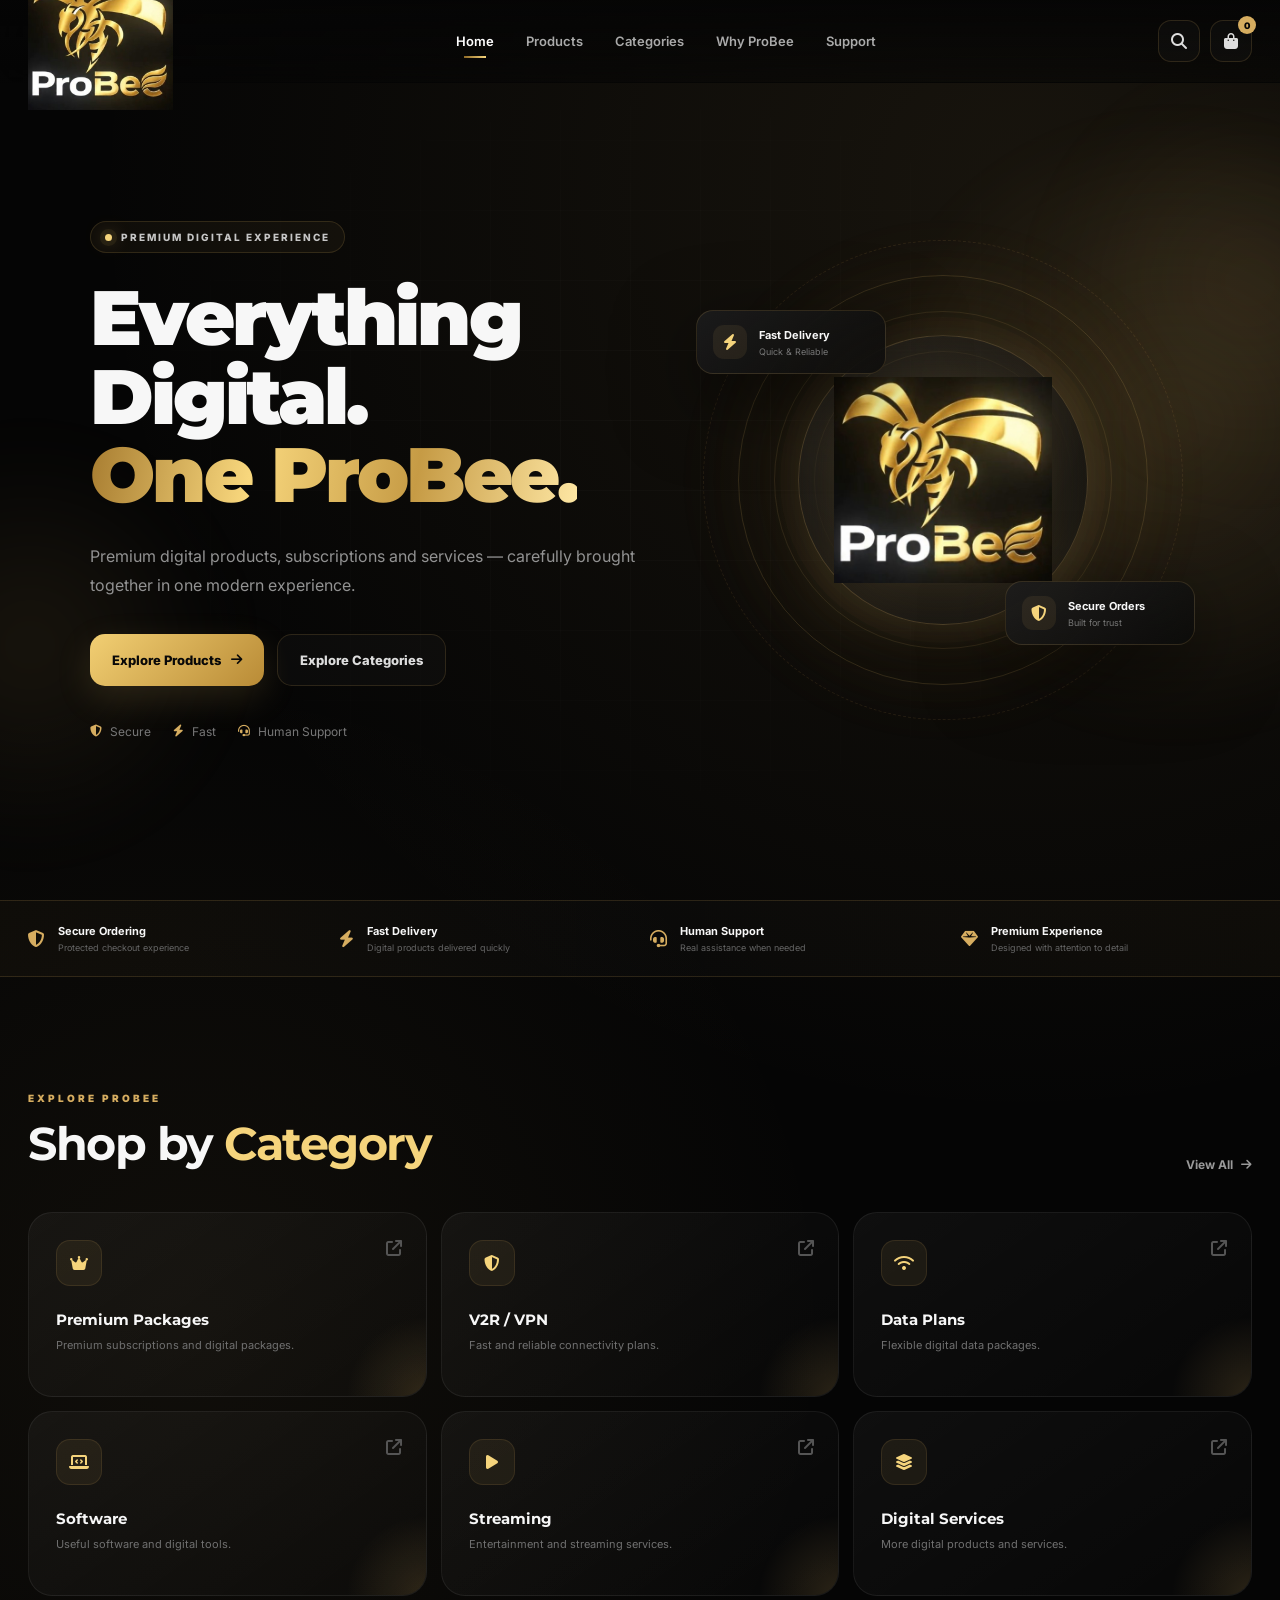
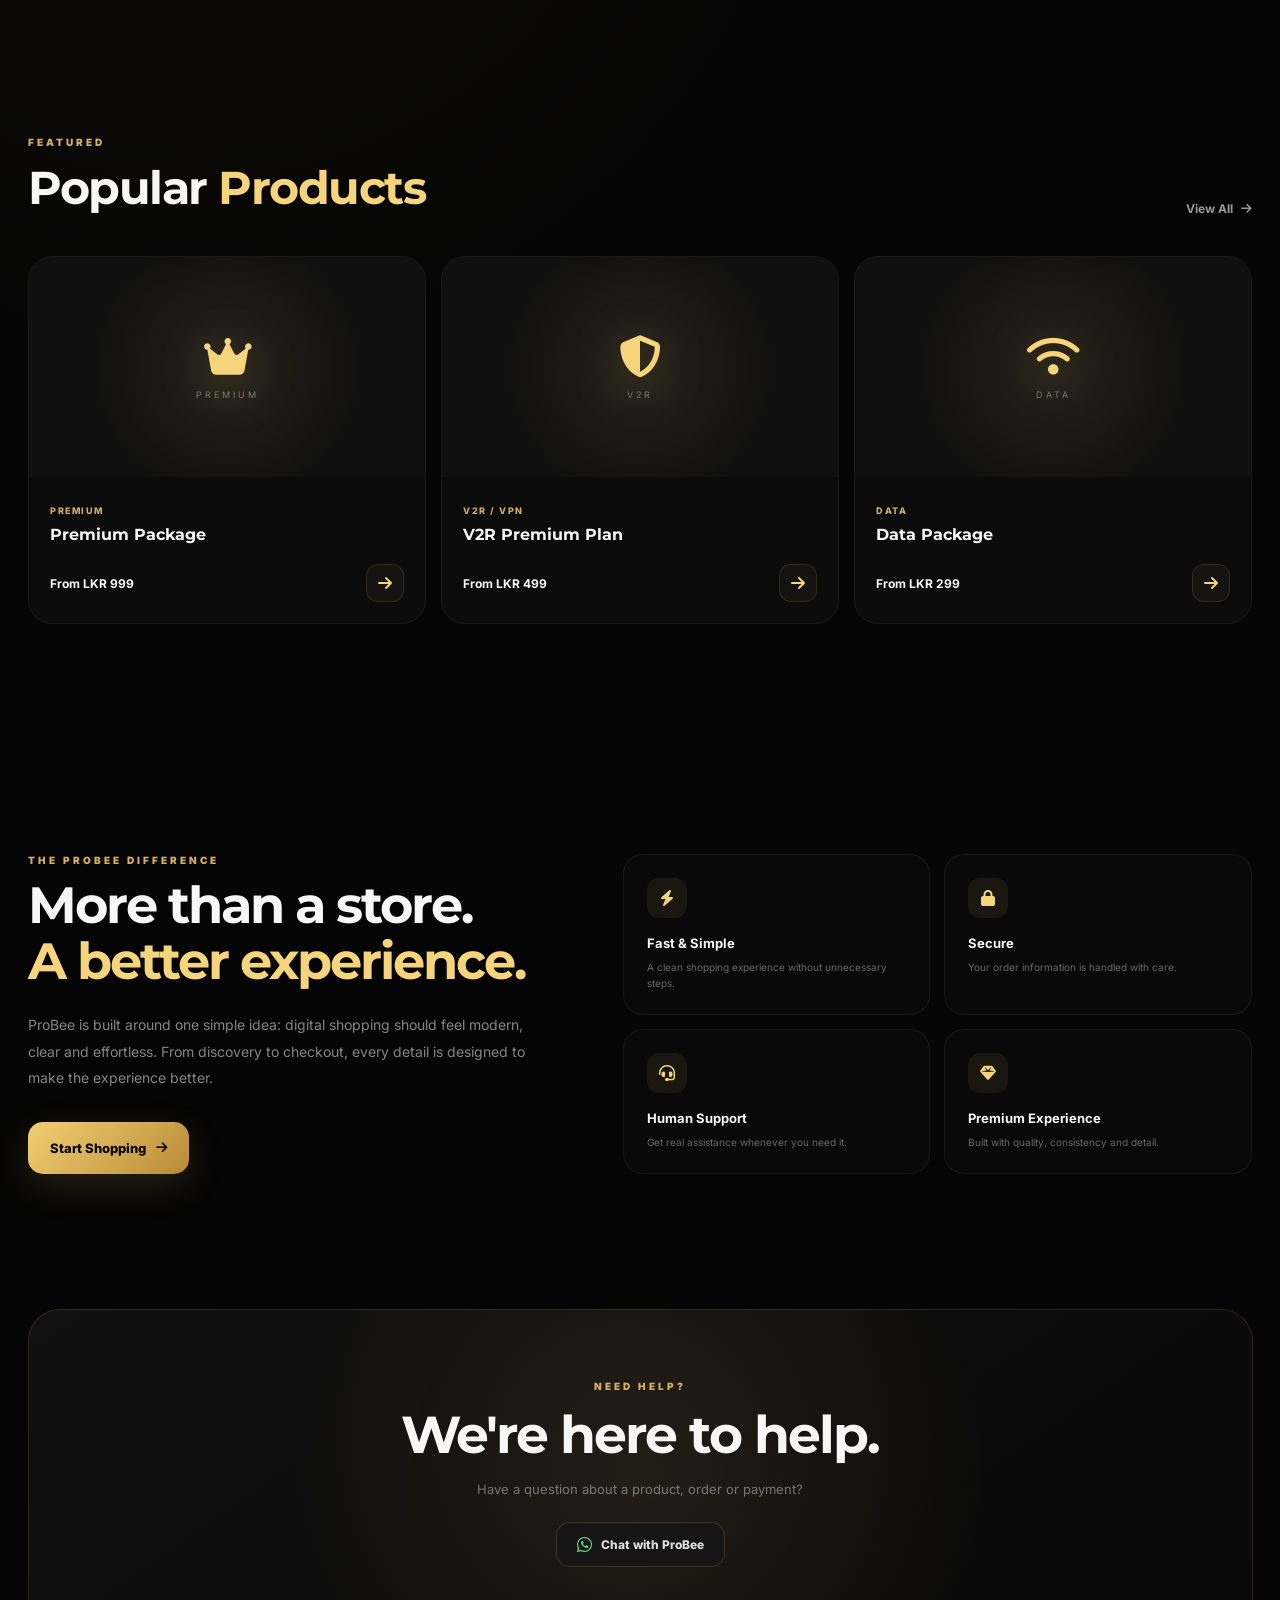
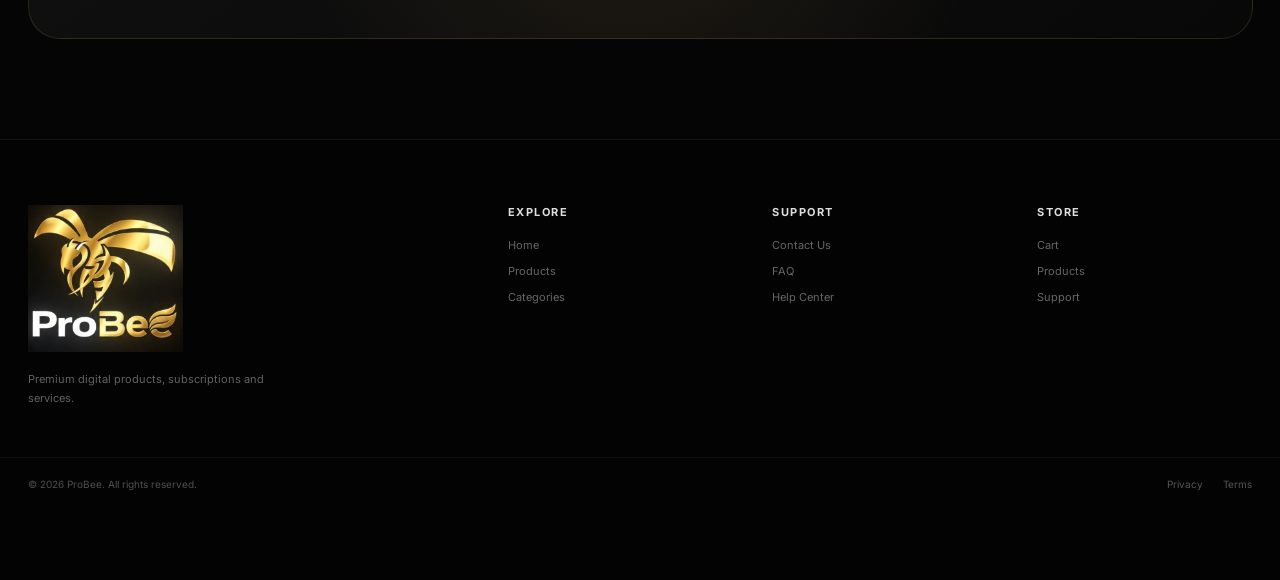
==== commit aa100d46: "Update index.html" ====
--- a/index.html
+++ b/index.html
@@ -1,1315 +1,3986 @@
 <!DOCTYPE html>
 <html lang="en">
+
 <head>
-    <meta charset="UTF-8">
-
-    <meta name="viewport"
-          content="width=device-width, initial-scale=1.0">
-
-    <meta name="description"
-          content="ProB - Premium digital products, subscriptions and services.">
-
-    <meta name="theme-color"
-          content="#080808">
-
-    <title>ProB — Premium Digital Store</title>
-
-    <!-- Google Font -->
-    <link rel="preconnect"
-          href="https://fonts.googleapis.com">
-
-    <link rel="preconnect"
-          href="https://fonts.gstatic.com"
-          crossorigin>
-
-    <link href="https://fonts.googleapis.com/css2?family=Inter:wght@400;500;600;700;800&family=Montserrat:wght@600;700;800&display=swap"
-          rel="stylesheet">
-
-    <!-- Icons -->
-    <link rel="stylesheet"
-          href="https://cdnjs.cloudflare.com/ajax/libs/font-awesome/6.5.2/css/all.min.css">
-
-    <!-- ProB stylesheet -->
-    <link rel="stylesheet"
-          href="style.css">
+
+<meta charset="UTF-8">
+
+<meta name="viewport"
+      content="width=device-width, initial-scale=1.0">
+
+<meta name="description"
+      content="ProBee — Premium digital products, subscriptions and services.">
+
+<meta name="theme-color"
+      content="#050505">
+
+<title>ProBee — Premium Digital Store</title>
+
+<link rel="preconnect"
+      href="https://fonts.googleapis.com">
+
+<link rel="preconnect"
+      href="https://fonts.gstatic.com"
+      crossorigin>
+
+<link href="https://fonts.googleapis.com/css2?family=Inter:wght@400;500;600;700;800&family=Montserrat:wght@600;700;800;900&display=swap"
+      rel="stylesheet">
+
+<link rel="stylesheet"
+      href="https://cdnjs.cloudflare.com/ajax/libs/font-awesome/6.5.2/css/all.min.css">
+
+
+<style>
+
+/* =========================================================
+   PROBEE — PREMIUM FRONT END
+========================================================= */
+
+:root{
+
+    --black:#050505;
+    --black-soft:#090909;
+    --black-card:rgba(18,18,18,.72);
+
+    --gold:#d6ad60;
+    --gold-light:#f5d47c;
+    --gold-dark:#8f6b27;
+
+    --white:#f7f7f7;
+    --muted:#9b9b9b;
+
+    --border:rgba(214,173,96,.16);
+
+    --shadow:
+        0 25px 80px rgba(0,0,0,.55);
+
+    --radius:24px;
+
+}
+
+
+/* =========================================================
+   RESET
+========================================================= */
+
+*{
+    margin:0;
+    padding:0;
+    box-sizing:border-box;
+}
+
+html{
+    scroll-behavior:smooth;
+}
+
+body{
+
+    background:
+        radial-gradient(
+            circle at 80% 5%,
+            rgba(214,173,96,.09),
+            transparent 25%
+        ),
+        radial-gradient(
+            circle at 15% 35%,
+            rgba(214,173,96,.055),
+            transparent 24%
+        ),
+        var(--black);
+
+    color:var(--white);
+
+    font-family:"Inter",sans-serif;
+
+    overflow-x:hidden;
+}
+
+a{
+    color:inherit;
+    text-decoration:none;
+}
+
+button{
+    font:inherit;
+}
+
+
+/* =========================================================
+   AMBIENT BACKGROUND
+========================================================= */
+
+.background-glow{
+
+    position:fixed;
+
+    width:420px;
+    height:420px;
+
+    border-radius:50%;
+
+    background:
+        radial-gradient(
+            circle,
+            rgba(214,173,96,.10),
+            transparent 68%
+        );
+
+    filter:blur(35px);
+
+    pointer-events:none;
+
+    z-index:-2;
+
+}
+
+.glow-one{
+    top:8%;
+    right:-180px;
+}
+
+.glow-two{
+    bottom:5%;
+    left:-180px;
+}
+
+
+/* =========================================================
+   HEADER
+========================================================= */
+
+.site-header{
+
+    position:fixed;
+
+    top:0;
+    left:0;
+    right:0;
+
+    z-index:1000;
+
+    background:
+        linear-gradient(
+            to bottom,
+            rgba(5,5,5,.92),
+            rgba(5,5,5,.55)
+        );
+
+    backdrop-filter:blur(18px);
+
+    border-bottom:1px solid transparent;
+
+    transition:.35s ease;
+
+}
+
+.site-header.scrolled{
+
+    background:rgba(5,5,5,.90);
+
+    border-bottom-color:var(--border);
+
+}
+
+.nav-container{
+
+    max-width:1280px;
+
+    margin:auto;
+
+    height:82px;
+
+    padding:0 28px;
+
+    display:flex;
+
+    align-items:center;
+
+    justify-content:space-between;
+
+}
+
+
+/* =========================================================
+   LOGO
+========================================================= */
+
+.brand{
+
+    display:flex;
+
+    align-items:center;
+
+    gap:11px;
+
+    transition:.3s ease;
+
+}
+
+.brand:hover{
+
+    transform:translateY(-1px);
+
+}
+
+.brand img{
+
+    width:145px;
+
+    height:auto;
+
+    display:block;
+
+    object-fit:contain;
+
+}
+
+
+/* =========================================================
+   DESKTOP NAV
+========================================================= */
+
+.desktop-nav{
+
+    display:flex;
+
+    align-items:center;
+
+    gap:32px;
+
+}
+
+.desktop-nav a{
+
+    position:relative;
+
+    color:#aaa;
+
+    font-size:13px;
+
+    font-weight:600;
+
+    transition:.3s ease;
+
+}
+
+.desktop-nav a:hover,
+.desktop-nav a.active{
+
+    color:white;
+
+}
+
+.desktop-nav a::after{
+
+    content:"";
+
+    position:absolute;
+
+    left:50%;
+
+    bottom:-9px;
+
+    width:0;
+
+    height:2px;
+
+    background:linear-gradient(
+        90deg,
+        var(--gold-dark),
+        var(--gold-light)
+    );
+
+    transform:translateX(-50%);
+
+    transition:.3s ease;
+
+}
+
+.desktop-nav a:hover::after,
+.desktop-nav a.active::after{
+
+    width:22px;
+
+}
+
+
+/* =========================================================
+   NAV ACTIONS
+========================================================= */
+
+.nav-actions{
+
+    display:flex;
+
+    align-items:center;
+
+    gap:10px;
+
+}
+
+.icon-button,
+.cart-button,
+.menu-button{
+
+    width:42px;
+    height:42px;
+
+    display:flex;
+
+    align-items:center;
+    justify-content:center;
+
+    border:1px solid var(--border);
+
+    background:rgba(255,255,255,.025);
+
+    color:#ddd;
+
+    border-radius:13px;
+
+    cursor:pointer;
+
+    transition:.3s ease;
+
+}
+
+.icon-button:hover,
+.cart-button:hover,
+.menu-button:hover{
+
+    color:var(--gold-light);
+
+    border-color:rgba(214,173,96,.4);
+
+    background:rgba(214,173,96,.08);
+
+    transform:translateY(-2px);
+
+}
+
+.cart-button{
+
+    position:relative;
+
+}
+
+.cart-count{
+
+    position:absolute;
+
+    top:-5px;
+    right:-5px;
+
+    min-width:18px;
+    height:18px;
+
+    padding:0 4px;
+
+    display:flex;
+
+    align-items:center;
+    justify-content:center;
+
+    border-radius:20px;
+
+    background:var(--gold);
+
+    color:#050505;
+
+    font-size:9px;
+
+    font-weight:900;
+
+}
+
+.menu-button{
+
+    display:none;
+
+}
+
+
+/* =========================================================
+   MOBILE MENU
+========================================================= */
+
+.mobile-menu{
+
+    display:none;
+
+    padding:14px 22px 22px;
+
+    background:rgba(5,5,5,.97);
+
+    border-top:1px solid var(--border);
+
+}
+
+.mobile-menu.show{
+    display:block;
+}
+
+.mobile-menu a{
+
+    display:flex;
+
+    align-items:center;
+
+    gap:14px;
+
+    padding:15px 5px;
+
+    color:#aaa;
+
+    font-size:14px;
+
+    border-bottom:1px solid rgba(255,255,255,.05);
+
+}
+
+.mobile-menu a i{
+    width:20px;
+    color:var(--gold);
+}
+
+
+/* =========================================================
+   SEARCH
+========================================================= */
+
+.search-overlay{
+
+    position:fixed;
+
+    inset:0;
+
+    z-index:2000;
+
+    display:flex;
+
+    align-items:center;
+    justify-content:center;
+
+    padding:25px;
+
+    background:rgba(0,0,0,.94);
+
+    backdrop-filter:blur(25px);
+
+    opacity:0;
+
+    visibility:hidden;
+
+    transition:.35s ease;
+
+}
+
+.search-overlay.show{
+
+    opacity:1;
+    visibility:visible;
+
+}
+
+.close-search{
+
+    position:absolute;
+
+    top:30px;
+    right:30px;
+
+    width:45px;
+    height:45px;
+
+    border:1px solid var(--border);
+
+    border-radius:50%;
+
+    background:rgba(255,255,255,.03);
+
+    color:white;
+
+    cursor:pointer;
+
+}
+
+.search-box{
+
+    width:min(650px,100%);
+
+}
+
+.search-label{
+
+    display:block;
+
+    margin-bottom:15px;
+
+    color:var(--gold);
+
+    font-size:11px;
+
+    font-weight:800;
+
+    letter-spacing:3px;
+
+}
+
+.search-input-wrapper{
+
+    display:flex;
+
+    align-items:center;
+
+    gap:14px;
+
+    padding:0 20px;
+
+    height:70px;
+
+    border:1px solid var(--border);
+
+    border-radius:20px;
+
+    background:rgba(255,255,255,.04);
+
+}
+
+.search-input-wrapper i{
+
+    color:var(--gold);
+
+}
+
+.search-input-wrapper input{
+
+    width:100%;
+
+    border:0;
+    outline:0;
+
+    background:transparent;
+
+    color:white;
+
+    font-size:18px;
+
+}
+
+.search-box p{
+
+    margin-top:16px;
+
+    color:#777;
+
+    font-size:13px;
+
+}
+
+
+/* =========================================================
+   HERO
+========================================================= */
+
+.hero{
+
+    position:relative;
+
+    min-height:100vh;
+
+    padding:
+        150px
+        7%
+        90px;
+
+    display:grid;
+
+    grid-template-columns:
+        1.05fr
+        .95fr;
+
+    align-items:center;
+
+    gap:60px;
+
+    overflow:hidden;
+
+}
+
+.hero::before{
+
+    content:"";
+
+    position:absolute;
+
+    width:650px;
+    height:650px;
+
+    right:-220px;
+    top:100px;
+
+    border-radius:50%;
+
+    background:
+        radial-gradient(
+            circle,
+            rgba(214,173,96,.15),
+            transparent 68%
+        );
+
+    filter:blur(20px);
+
+    animation:
+        heroGlow 8s ease-in-out infinite;
+
+}
+
+@keyframes heroGlow{
+
+    0%,100%{
+        transform:scale(1);
+        opacity:.7;
+    }
+
+    50%{
+        transform:scale(1.12);
+        opacity:1;
+    }
+
+}
+
+.hero-grid{
+
+    position:absolute;
+
+    inset:0;
+
+    background-image:
+        linear-gradient(
+            rgba(255,255,255,.025) 1px,
+            transparent 1px
+        ),
+        linear-gradient(
+            90deg,
+            rgba(255,255,255,.025) 1px,
+            transparent 1px
+        );
+
+    background-size:70px 70px;
+
+    mask-image:
+        radial-gradient(
+            ellipse at center,
+            black,
+            transparent 72%
+        );
+
+    pointer-events:none;
+
+}
+
+
+/* =========================================================
+   HERO CONTENT
+========================================================= */
+
+.hero-content{
+
+    position:relative;
+
+    z-index:2;
+
+    animation:
+        heroContent .9s ease both;
+
+}
+
+@keyframes heroContent{
+
+    from{
+        opacity:0;
+        transform:translateY(30px);
+    }
+
+    to{
+        opacity:1;
+        transform:translateY(0);
+    }
+
+}
+
+.hero-badge{
+
+    display:inline-flex;
+
+    align-items:center;
+
+    gap:9px;
+
+    padding:9px 14px;
+
+    border:1px solid var(--border);
+
+    border-radius:30px;
+
+    background:rgba(214,173,96,.05);
+
+    color:#c6c6c6;
+
+    font-size:10px;
+
+    font-weight:800;
+
+    letter-spacing:2px;
+
+    margin-bottom:26px;
+
+}
+
+.pulse-dot{
+
+    width:7px;
+    height:7px;
+
+    border-radius:50%;
+
+    background:var(--gold-light);
+
+    box-shadow:
+        0 0 0 5px rgba(214,173,96,.08),
+        0 0 18px rgba(214,173,96,.8);
+
+    animation:pulse 2s infinite;
+
+}
+
+@keyframes pulse{
+
+    0%,100%{
+        opacity:1;
+    }
+
+    50%{
+        opacity:.45;
+    }
+
+}
+
+.hero h1{
+
+    max-width:760px;
+
+    font-family:"Montserrat",sans-serif;
+
+    font-size:
+        clamp(48px,6vw,82px);
+
+    line-height:1.02;
+
+    letter-spacing:-3px;
+
+    font-weight:900;
+
+}
+
+.hero h1 span{
+
+    background:
+        linear-gradient(
+            100deg,
+            #a67b2f,
+            #f8d77d,
+            #c69b45,
+            #ffe8a5
+        );
+
+    -webkit-background-clip:text;
+    background-clip:text;
+
+    color:transparent;
+
+}
+
+.hero-description{
+
+    max-width:590px;
+
+    margin-top:28px;
+
+    color:#929292;
+
+    font-size:16px;
+
+    line-height:1.8;
+
+}
+
+.hero-buttons{
+
+    display:flex;
+
+    flex-wrap:wrap;
+
+    gap:13px;
+
+    margin-top:34px;
+
+}
+
+.primary-button,
+.secondary-button{
+
+    min-height:52px;
+
+    padding:0 22px;
+
+    display:inline-flex;
+
+    align-items:center;
+
+    justify-content:center;
+
+    gap:10px;
+
+    border-radius:15px;
+
+    font-size:13px;
+
+    font-weight:800;
+
+    transition:.35s ease;
+
+}
+
+.primary-button{
+
+    background:
+        linear-gradient(
+            135deg,
+            #f2cf73,
+            #b98b36
+        );
+
+    color:#080808;
+
+    box-shadow:
+        0 12px 35px rgba(214,173,96,.16);
+
+}
+
+.primary-button:hover{
+
+    transform:
+        translateY(-4px)
+        scale(1.01);
+
+    box-shadow:
+        0 18px 45px rgba(214,173,96,.27);
+
+}
+
+.secondary-button{
+
+    border:1px solid var(--border);
+
+    background:rgba(255,255,255,.025);
+
+    color:#ddd;
+
+}
+
+.secondary-button:hover{
+
+    border-color:rgba(214,173,96,.45);
+
+    background:rgba(214,173,96,.07);
+
+    transform:translateY(-4px);
+
+}
+
+.hero-trust{
+
+    display:flex;
+
+    flex-wrap:wrap;
+
+    gap:22px;
+
+    margin-top:38px;
+
+}
+
+.trust-item{
+
+    display:flex;
+
+    align-items:center;
+
+    gap:8px;
+
+    color:#777;
+
+    font-size:12px;
+
+}
+
+.trust-item i{
+
+    color:var(--gold);
+
+}
+
+
+/* =========================================================
+   HERO VISUAL
+========================================================= */
+
+.hero-visual{
+
+    position:relative;
+
+    min-height:530px;
+
+    display:flex;
+
+    align-items:center;
+    justify-content:center;
+
+}
+
+.hero-ring{
+
+    position:absolute;
+
+    width:410px;
+    height:410px;
+
+    border-radius:50%;
+
+    border:1px solid rgba(214,173,96,.18);
+
+    box-shadow:
+        0 0 80px rgba(214,173,96,.06),
+        inset 0 0 80px rgba(214,173,96,.035);
+
+    animation:
+        ringFloat 7s ease-in-out infinite;
+
+}
+
+.hero-ring::before,
+.hero-ring::after{
+
+    content:"";
+
+    position:absolute;
+
+    border-radius:50%;
+
+    border:1px solid rgba(214,173,96,.12);
+
+}
+
+.hero-ring::before{
+
+    inset:35px;
+
+}
+
+.hero-ring::after{
+
+    inset:75px;
+
+}
+
+@keyframes ringFloat{
+
+    0%,100%{
+        transform:rotate(0deg) scale(1);
+    }
+
+    50%{
+        transform:rotate(8deg) scale(1.035);
+    }
+
+}
+
+.logo-orbit{
+
+    position:absolute;
+
+    width:480px;
+    height:480px;
+
+    border-radius:50%;
+
+    border:1px dashed rgba(214,173,96,.11);
+
+    animation:
+        orbitSpin 22s linear infinite;
+
+}
+
+@keyframes orbitSpin{
+
+    to{
+        transform:rotate(360deg);
+    }
+
+}
+
+.logo-core{
+
+    position:relative;
+
+    z-index:3;
+
+    width:290px;
+    height:290px;
+
+    padding:35px;
+
+    display:flex;
+
+    align-items:center;
+    justify-content:center;
+
+    border-radius:50%;
+
+    background:
+        radial-gradient(
+            circle at 35% 25%,
+            rgba(255,255,255,.07),
+            rgba(15,15,15,.96) 65%
+        );
+
+    border:1px solid rgba(214,173,96,.25);
+
+    box-shadow:
+        0 0 0 18px rgba(214,173,96,.025),
+        0 0 100px rgba(214,173,96,.14),
+        inset 0 0 50px rgba(214,173,96,.06);
+
+    animation:
+        coreFloat 5s ease-in-out infinite;
+
+}
+
+@keyframes coreFloat{
+
+    0%,100%{
+        transform:translateY(0);
+    }
+
+    50%{
+        transform:translateY(-10px);
+    }
+
+}
+
+.logo-core img{
+
+    width:100%;
+
+    max-width:220px;
+
+    height:auto;
+
+    object-fit:contain;
+
+    filter:
+        drop-shadow(
+            0 15px 35px rgba(214,173,96,.2)
+        );
+
+}
+
+.floating-card{
+
+    position:absolute;
+
+    z-index:5;
+
+    display:flex;
+
+    align-items:center;
+
+    gap:12px;
+
+    padding:14px 16px;
+
+    min-width:190px;
+
+    border:1px solid var(--border);
+
+    border-radius:17px;
+
+    background:
+        linear-gradient(
+            145deg,
+            rgba(28,28,28,.9),
+            rgba(10,10,10,.78)
+        );
+
+    backdrop-filter:blur(15px);
+
+    box-shadow:var(--shadow);
+
+    animation:
+        cardFloat 5s ease-in-out infinite;
+
+}
+
+.floating-card i{
+
+    width:34px;
+    height:34px;
+
+    display:flex;
+
+    align-items:center;
+    justify-content:center;
+
+    border-radius:11px;
+
+    background:rgba(214,173,96,.09);
+
+    color:var(--gold-light);
+
+}
+
+.floating-card strong{
+
+    display:block;
+
+    font-size:11px;
+
+}
+
+.floating-card span{
+
+    display:block;
+
+    margin-top:4px;
+
+    color:#777;
+
+    font-size:9px;
+
+}
+
+.card-one{
+
+    left:0;
+    top:95px;
+
+}
+
+.card-two{
+
+    right:-5px;
+    bottom:100px;
+
+    animation-delay:-2.5s;
+
+}
+
+@keyframes cardFloat{
+
+    0%,100%{
+        transform:translateY(0);
+    }
+
+    50%{
+        transform:translateY(-12px);
+    }
+
+}
+
+
+/* =========================================================
+   TRUST STRIP
+========================================================= */
+
+.trust-bar{
+
+    position:relative;
+
+    border-top:1px solid var(--border);
+
+    border-bottom:1px solid var(--border);
+
+    background:
+        linear-gradient(
+            90deg,
+            rgba(214,173,96,.035),
+            rgba(255,255,255,.015),
+            rgba(214,173,96,.035)
+        );
+
+}
+
+.trust-container{
+
+    max-width:1280px;
+
+    margin:auto;
+
+    padding:23px 28px;
+
+    display:grid;
+
+    grid-template-columns:
+        repeat(4,1fr);
+
+    gap:20px;
+
+}
+
+.trust-box{
+
+    display:flex;
+
+    align-items:center;
+
+    gap:13px;
+
+}
+
+.trust-box > i{
+
+    color:var(--gold);
+
+    font-size:17px;
+
+}
+
+.trust-box strong{
+
+    display:block;
+
+    font-size:11px;
+
+}
+
+.trust-box span{
+
+    display:block;
+
+    margin-top:4px;
+
+    color:#666;
+
+    font-size:9px;
+
+}
+
+
+/* =========================================================
+   SECTIONS
+========================================================= */
+
+.section{
+
+    max-width:1280px;
+
+    margin:auto;
+
+    padding:115px 28px;
+
+}
+
+.section-heading{
+
+    display:flex;
+
+    align-items:flex-end;
+
+    justify-content:space-between;
+
+    gap:20px;
+
+    margin-bottom:40px;
+
+}
+
+.section-label{
+
+    display:block;
+
+    margin-bottom:11px;
+
+    color:var(--gold);
+
+    font-size:10px;
+
+    font-weight:900;
+
+    letter-spacing:3px;
+
+}
+
+.section-heading h2{
+
+    font-family:"Montserrat",sans-serif;
+
+    font-size:
+        clamp(30px,4vw,46px);
+
+    letter-spacing:-1.5px;
+
+}
+
+.section-heading h2 span{
+
+    color:var(--gold-light);
+
+}
+
+.view-all{
+
+    display:flex;
+
+    align-items:center;
+
+    gap:8px;
+
+    color:#999;
+
+    font-size:12px;
+
+    font-weight:700;
+
+    transition:.3s ease;
+
+}
+
+.view-all:hover{
+
+    color:var(--gold-light);
+
+    transform:translateX(4px);
+
+}
+
+
+/* =========================================================
+   CATEGORY GRID
+========================================================= */
+
+.category-grid{
+
+    display:grid;
+
+    grid-template-columns:
+        repeat(3,1fr);
+
+    gap:14px;
+
+}
+
+.category-card{
+
+    position:relative;
+
+    min-height:185px;
+
+    padding:27px;
+
+    overflow:hidden;
+
+    border:1px solid rgba(255,255,255,.065);
+
+    border-radius:var(--radius);
+
+    background:
+        linear-gradient(
+            145deg,
+            rgba(255,255,255,.045),
+            rgba(255,255,255,.012)
+        );
+
+    transition:.4s cubic-bezier(.2,.8,.2,1);
+
+}
+
+.category-card::before{
+
+    content:"";
+
+    position:absolute;
+
+    width:160px;
+    height:160px;
+
+    right:-80px;
+    bottom:-80px;
+
+    border-radius:50%;
+
+    background:
+        radial-gradient(
+            circle,
+            rgba(214,173,96,.17),
+            transparent 70%
+        );
+
+    transition:.5s ease;
+
+}
+
+.category-card:hover{
+
+    transform:translateY(-8px);
+
+    border-color:rgba(214,173,96,.28);
+
+    box-shadow:
+        0 25px 60px rgba(0,0,0,.35);
+
+}
+
+.category-card:hover::before{
+
+    transform:scale(1.6);
+
+}
+
+.category-icon{
+
+    width:46px;
+    height:46px;
+
+    display:flex;
+
+    align-items:center;
+    justify-content:center;
+
+    border-radius:14px;
+
+    background:rgba(214,173,96,.08);
+
+    border:1px solid rgba(214,173,96,.13);
+
+    color:var(--gold-light);
+
+    margin-bottom:24px;
+
+    transition:.4s ease;
+
+}
+
+.category-card:hover .category-icon{
+
+    transform:
+        rotate(-5deg)
+        scale(1.08);
+
+    background:rgba(214,173,96,.14);
+
+}
+
+.category-info h3{
+
+    font-family:"Montserrat",sans-serif;
+
+    font-size:15px;
+
+}
+
+.category-info p{
+
+    max-width:270px;
+
+    margin-top:8px;
+
+    color:#707070;
+
+    font-size:11px;
+
+    line-height:1.6;
+
+}
+
+.category-arrow{
+
+    position:absolute;
+
+    right:24px;
+    top:25px;
+
+    color:#555;
+
+    transition:.3s ease;
+
+}
+
+.category-card:hover .category-arrow{
+
+    color:var(--gold-light);
+
+    transform:translate(3px,-3px);
+
+}
+
+
+/* =========================================================
+   FEATURED
+========================================================= */
+
+.featured-section{
+
+    padding-top:25px;
+
+}
+
+.product-preview-grid{
+
+    display:grid;
+
+    grid-template-columns:
+        repeat(3,1fr);
+
+    gap:15px;
+
+}
+
+.product-preview-card{
+
+    overflow:hidden;
+
+    border:1px solid rgba(255,255,255,.06);
+
+    border-radius:var(--radius);
+
+    background:#0b0b0b;
+
+    transition:.4s ease;
+
+}
+
+.product-preview-card:hover{
+
+    transform:translateY(-8px);
+
+    border-color:rgba(214,173,96,.25);
+
+}
+
+.product-image-placeholder{
+
+    height:220px;
+
+    position:relative;
+
+    display:flex;
+
+    flex-direction:column;
+
+    align-items:center;
+    justify-content:center;
+
+    gap:12px;
+
+    background:
+        radial-gradient(
+            circle at center,
+            rgba(214,173,96,.12),
+            transparent 60%
+        ),
+        #101010;
+
+    color:var(--gold-light);
+
+}
+
+.product-image-placeholder i{
+
+    font-size:42px;
+
+    filter:
+        drop-shadow(
+            0 10px 25px rgba(214,173,96,.25)
+        );
+
+}
+
+.product-image-placeholder span{
+
+    font-size:9px;
+
+    letter-spacing:3px;
+
+    color:#777;
+
+}
+
+.product-preview-info{
+
+    padding:21px;
+
+}
+
+.product-category{
+
+    color:var(--gold);
+
+    font-size:9px;
+
+    font-weight:800;
+
+    text-transform:uppercase;
+
+    letter-spacing:1.5px;
+
+}
+
+.product-preview-info h3{
+
+    margin-top:7px;
+
+    font-family:"Montserrat",sans-serif;
+
+    font-size:16px;
+
+}
+
+.product-bottom{
+
+    display:flex;
+
+    align-items:center;
+
+    justify-content:space-between;
+
+    margin-top:20px;
+
+}
+
+.product-bottom strong{
+
+    font-size:12px;
+
+}
+
+.product-bottom button{
+
+    width:38px;
+    height:38px;
+
+    border:1px solid var(--border);
+
+    border-radius:12px;
+
+    background:rgba(214,173,96,.05);
+
+    color:var(--gold-light);
+
+    cursor:pointer;
+
+    transition:.3s ease;
+
+}
+
+.product-bottom button:hover{
+
+    background:var(--gold);
+
+    color:#050505;
+
+    transform:translateX(4px);
+
+}
+
+
+/* =========================================================
+   WHY SECTION
+========================================================= */
+
+.why-section{
+
+    display:grid;
+
+    grid-template-columns:
+        .9fr
+        1.1fr;
+
+    gap:80px;
+
+    align-items:center;
+
+}
+
+.why-content h2{
+
+    font-family:"Montserrat",sans-serif;
+
+    font-size:
+        clamp(34px,4vw,54px);
+
+    line-height:1.08;
+
+    letter-spacing:-2px;
+
+}
+
+.why-content h2 span{
+
+    color:var(--gold-light);
+
+}
+
+.why-content > p{
+
+    max-width:570px;
+
+    margin:24px 0 30px;
+
+    color:#858585;
+
+    font-size:14px;
+
+    line-height:1.9;
+
+}
+
+.why-features{
+
+    display:grid;
+
+    grid-template-columns:1fr 1fr;
+
+    gap:14px;
+
+}
+
+.why-feature{
+
+    padding:23px;
+
+    border:1px solid rgba(255,255,255,.06);
+
+    border-radius:20px;
+
+    background:rgba(255,255,255,.018);
+
+    transition:.35s ease;
+
+}
+
+.why-feature:hover{
+
+    transform:translateY(-5px);
+
+    border-color:rgba(214,173,96,.22);
+
+}
+
+.why-icon{
+
+    width:40px;
+    height:40px;
+
+    display:flex;
+
+    align-items:center;
+    justify-content:center;
+
+    border-radius:12px;
+
+    color:var(--gold-light);
+
+    background:rgba(214,173,96,.08);
+
+    margin-bottom:17px;
+
+}
+
+.why-feature h3{
+
+    font-size:13px;
+
+}
+
+.why-feature p{
+
+    margin-top:8px;
+
+    color:#696969;
+
+    font-size:10px;
+
+    line-height:1.6;
+
+}
+
+
+/* =========================================================
+   SUPPORT
+========================================================= */
+
+.support-section{
+
+    position:relative;
+
+    max-width:1225px;
+
+    min-height:330px;
+
+    margin:20px auto 100px;
+
+    padding:70px 30px;
+
+    overflow:hidden;
+
+    border:1px solid var(--border);
+
+    border-radius:32px;
+
+    text-align:center;
+
+    background:
+        radial-gradient(
+            circle at center,
+            rgba(214,173,96,.11),
+            transparent 55%
+        ),
+        linear-gradient(
+            145deg,
+            #111,
+            #080808
+        );
+
+}
+
+.support-section::before{
+
+    content:"";
+
+    position:absolute;
+
+    inset:-2px;
+
+    border-radius:34px;
+
+    border:1px solid rgba(214,173,96,.08);
+
+    pointer-events:none;
+
+}
+
+.support-content{
+
+    position:relative;
+
+    z-index:2;
+
+}
+
+.support-content h2{
+
+    font-family:"Montserrat",sans-serif;
+
+    font-size:
+        clamp(32px,5vw,52px);
+
+    letter-spacing:-2px;
+
+}
+
+.support-content p{
+
+    margin:15px auto 25px;
+
+    color:#777;
+
+    font-size:13px;
+
+}
+
+.whatsapp-button{
+
+    display:inline-flex;
+
+    align-items:center;
+
+    gap:9px;
+
+    padding:13px 20px;
+
+    border-radius:14px;
+
+    background:#151515;
+
+    border:1px solid rgba(214,173,96,.2);
+
+    color:#ddd;
+
+    font-size:12px;
+
+    font-weight:800;
+
+    transition:.35s ease;
+
+}
+
+.whatsapp-button i{
+
+    color:#6bd48a;
+
+    font-size:17px;
+
+}
+
+.whatsapp-button:hover{
+
+    transform:translateY(-4px);
+
+    border-color:rgba(214,173,96,.4);
+
+}
+
+
+/* =========================================================
+   FOOTER
+========================================================= */
+
+.site-footer{
+
+    border-top:1px solid rgba(255,255,255,.06);
+
+    background:#030303;
+
+}
+
+.footer-container{
+
+    max-width:1280px;
+
+    margin:auto;
+
+    padding:65px 28px 50px;
+
+    display:grid;
+
+    grid-template-columns:
+        1.6fr
+        .8fr
+        .8fr
+        .8fr;
+
+    gap:50px;
+
+}
+
+.footer-brand img{
+
+    width:155px;
+
+}
+
+.footer-brand p{
+
+    max-width:260px;
+
+    margin-top:18px;
+
+    color:#626262;
+
+    font-size:11px;
+
+    line-height:1.7;
+
+}
+
+.footer-column{
+
+    display:flex;
+
+    flex-direction:column;
+
+    gap:12px;
+
+}
+
+.footer-column h4{
+
+    margin-bottom:7px;
+
+    color:#ddd;
+
+    font-size:11px;
+
+    text-transform:uppercase;
+
+    letter-spacing:1.5px;
+
+}
+
+.footer-column a{
+
+    color:#666;
+
+    font-size:11px;
+
+    transition:.25s ease;
+
+}
+
+.footer-column a:hover{
+
+    color:var(--gold-light);
+
+    transform:translateX(3px);
+
+}
+
+.footer-bottom{
+
+    max-width:1280px;
+
+    margin:auto;
+
+    padding:20px 28px 90px;
+
+    border-top:1px solid rgba(255,255,255,.05);
+
+    display:flex;
+
+    align-items:center;
+
+    justify-content:space-between;
+
+    gap:20px;
+
+}
+
+.footer-bottom p{
+
+    color:#4f4f4f;
+
+    font-size:10px;
+
+}
+
+.footer-bottom div{
+
+    display:flex;
+
+    gap:20px;
+
+}
+
+.footer-bottom a{
+
+    color:#555;
+
+    font-size:10px;
+
+}
+
+
+/* =========================================================
+   MOBILE BOTTOM NAV
+========================================================= */
+
+.bottom-nav{
+
+    display:none;
+
+}
+
+
+/* =========================================================
+   RESPONSIVE
+========================================================= */
+
+@media(max-width:1000px){
+
+    .desktop-nav{
+        display:none;
+    }
+
+    .menu-button{
+        display:flex;
+    }
+
+    .hero{
+
+        grid-template-columns:1fr;
+
+        padding-top:140px;
+
+        text-align:center;
+
+    }
+
+    .hero-content{
+
+        display:flex;
+
+        flex-direction:column;
+
+        align-items:center;
+
+    }
+
+    .hero-description{
+        margin-left:auto;
+        margin-right:auto;
+    }
+
+    .hero-visual{
+        min-height:460px;
+    }
+
+    .trust-container{
+        grid-template-columns:1fr 1fr;
+    }
+
+    .category-grid{
+        grid-template-columns:1fr 1fr;
+    }
+
+    .product-preview-grid{
+        grid-template-columns:1fr 1fr;
+    }
+
+    .why-section{
+        grid-template-columns:1fr;
+    }
+
+}
+
+
+@media(max-width:650px){
+
+    .nav-container{
+        height:72px;
+        padding:0 16px;
+    }
+
+    .brand img{
+        width:120px;
+    }
+
+    .nav-actions{
+        gap:7px;
+    }
+
+    .icon-button,
+    .cart-button,
+    .menu-button{
+        width:38px;
+        height:38px;
+        border-radius:11px;
+    }
+
+    .hero{
+
+        min-height:auto;
+
+        padding:
+            125px
+            18px
+            65px;
+
+        gap:15px;
+
+    }
+
+    .hero h1{
+
+        font-size:
+            clamp(42px,13vw,65px);
+
+        letter-spacing:-2.5px;
+
+    }
+
+    .hero-description{
+
+        font-size:13px;
+
+        line-height:1.75;
+
+    }
+
+    .hero-buttons{
+
+        width:100%;
+
+        flex-direction:column;
+
+    }
+
+    .primary-button,
+    .secondary-button{
+
+        width:100%;
+
+    }
+
+    .hero-trust{
+
+        justify-content:center;
+
+    }
+
+    .hero-visual{
+
+        min-height:380px;
+
+    }
+
+    .hero-ring{
+
+        width:285px;
+        height:285px;
+
+    }
+
+    .logo-orbit{
+
+        width:330px;
+        height:330px;
+
+    }
+
+    .logo-core{
+
+        width:210px;
+        height:210px;
+
+        padding:25px;
+
+    }
+
+    .logo-core img{
+        max-width:160px;
+    }
+
+    .floating-card{
+
+        min-width:145px;
+
+        padding:10px;
+
+    }
+
+    .floating-card strong{
+        font-size:9px;
+    }
+
+    .floating-card span{
+        font-size:8px;
+    }
+
+    .card-one{
+        left:-2px;
+        top:30px;
+    }
+
+    .card-two{
+        right:-2px;
+        bottom:45px;
+    }
+
+    .trust-container{
+
+        grid-template-columns:1fr;
+
+        padding:20px 18px;
+
+    }
+
+    .section{
+
+        padding:80px 18px;
+
+    }
+
+    .section-heading{
+
+        align-items:flex-start;
+
+        flex-direction:column;
+
+    }
+
+    .category-grid,
+    .product-preview-grid{
+
+        grid-template-columns:1fr;
+
+    }
+
+    .category-card{
+        min-height:170px;
+    }
+
+    .why-features{
+
+        grid-template-columns:1fr;
+
+    }
+
+    .support-section{
+
+        margin:
+            10px 15px 70px;
+
+        padding:
+            55px 20px;
+
+        border-radius:25px;
+
+    }
+
+    .footer-container{
+
+        grid-template-columns:
+            1fr 1fr;
+
+        padding:
+            50px 20px 35px;
+
+        gap:35px 20px;
+
+    }
+
+    .footer-brand{
+        grid-column:1 / -1;
+    }
+
+    .footer-bottom{
+
+        padding:
+            18px 20px 90px;
+
+        flex-direction:column;
+
+        align-items:flex-start;
+
+    }
+
+    .bottom-nav{
+
+        position:fixed;
+
+        left:10px;
+        right:10px;
+        bottom:10px;
+
+        z-index:1500;
+
+        height:65px;
+
+        display:grid;
+
+        grid-template-columns:
+            repeat(5,1fr);
+
+        align-items:center;
+
+        border:1px solid rgba(214,173,96,.15);
+
+        border-radius:20px;
+
+        background:
+            rgba(8,8,8,.90);
+
+        backdrop-filter:blur(20px);
+
+        box-shadow:
+            0 20px 60px rgba(0,0,0,.6);
+
+    }
+
+    .bottom-nav-item{
+
+        display:flex;
+
+        flex-direction:column;
+
+        align-items:center;
+
+        justify-content:center;
+
+        gap:4px;
+
+        color:#5f5f5f;
+
+        font-size:8px;
+
+        font-weight:700;
+
+        transition:.25s ease;
+
+    }
+
+    .bottom-nav-item i{
+        font-size:15px;
+    }
+
+    .bottom-nav-item.active,
+    .bottom-nav-item:hover{
+
+        color:var(--gold-light);
+
+    }
+
+    .cart-nav > div{
+        position:relative;
+    }
+
+    .cart-nav > div > span{
+
+        position:absolute;
+
+        top:-7px;
+        right:-10px;
+
+        min-width:15px;
+        height:15px;
+
+        display:flex;
+
+        align-items:center;
+        justify-content:center;
+
+        border-radius:20px;
+
+        background:var(--gold);
+
+        color:#050505;
+
+        font-size:8px;
+
+        font-weight:900;
+
+    }
+
+}
+
+
+/* =========================================================
+   REDUCED MOTION
+========================================================= */
+
+@media(prefers-reduced-motion:reduce){
+
+    *,
+    *::before,
+    *::after{
+
+        animation-duration:.01ms !important;
+
+        animation-iteration-count:1 !important;
+
+        scroll-behavior:auto !important;
+
+        transition-duration:.01ms !important;
+
+    }
+
+}
+
+</style>
+
 </head>
 
+
 <body>
 
-    <!-- =========================================
-         BACKGROUND EFFECTS
-    ========================================== -->
-
-    <div class="background-glow glow-one"></div>
-    <div class="background-glow glow-two"></div>
-
-    <!-- =========================================
-         HEADER
-    ========================================== -->
-
-    <header class="site-header" id="siteHeader">
-
-        <div class="nav-container">
-
-            <!-- LOGO -->
-            <a href="index.html" class="brand">
-
-                <div class="brand-mark">
-                    <span>P</span>
-                    <span>B</span>
-                </div>
-
-                <div class="brand-text">
-                    <strong>Pro<span>B</span></strong>
-                    <small>EXPERIENCE</small>
-                </div>
-
-            </a>
-
-            <!-- DESKTOP NAVIGATION -->
-            <nav class="desktop-nav">
-
-                <a href="index.html" class="active">
-                    Home
-                </a>
-
-                <a href="products.html">
-                    Products
-                </a>
-
-                <a href="#categories">
-                    Categories
-                </a>
-
-                <a href="#why-prob">
-                    Why ProB
-                </a>
-
-                <a href="#support">
-                    Support
-                </a>
-
-            </nav>
-
-            <!-- NAV ACTIONS -->
-            <div class="nav-actions">
-
-                <button class="icon-button"
-                        aria-label="Search"
-                        onclick="openSearch()">
-
-                    <i class="fa-solid fa-magnifying-glass"></i>
-
-                </button>
-
-                <a href="cart.html"
-                   class="cart-button"
-                   aria-label="Shopping cart">
-
-                    <i class="fa-solid fa-bag-shopping"></i>
-
-                    <span class="cart-count"
-                          id="cartCount">
-                        0
-                    </span>
-
-                </a>
-
-                <button class="menu-button"
-                        id="menuButton"
-                        aria-label="Open menu">
-
-                    <i class="fa-solid fa-bars"></i>
-
-                </button>
-
-            </div>
-
-        </div>
-
-        <!-- MOBILE MENU -->
-
-        <div class="mobile-menu" id="mobileMenu">
-
-            <a href="index.html">
-                <i class="fa-solid fa-house"></i>
+
+<div class="background-glow glow-one"></div>
+<div class="background-glow glow-two"></div>
+
+
+<!-- =====================================================
+     HEADER
+===================================================== -->
+
+<header class="site-header" id="siteHeader">
+
+    <div class="nav-container">
+
+        <a href="index.html" class="brand">
+
+            <img
+                src="probee-logo.png"
+                alt="ProBee"
+            >
+
+        </a>
+
+
+        <nav class="desktop-nav">
+
+            <a href="index.html"
+               class="active">
                 Home
             </a>
 
             <a href="products.html">
-                <i class="fa-solid fa-store"></i>
                 Products
             </a>
 
             <a href="#categories">
-                <i class="fa-solid fa-layer-group"></i>
                 Categories
             </a>
 
-            <a href="#why-prob">
-                <i class="fa-solid fa-star"></i>
-                Why ProB
+            <a href="#why-probee">
+                Why ProBee
             </a>
 
             <a href="#support">
-                <i class="fa-solid fa-headset"></i>
                 Support
             </a>
 
-        </div>
-
-    </header>
-
-
-    <!-- =========================================
-         SEARCH OVERLAY
-    ========================================== -->
-
-    <div class="search-overlay" id="searchOverlay">
-
-        <button class="close-search"
-                onclick="closeSearch()">
-
-            <i class="fa-solid fa-xmark"></i>
-
-        </button>
-
-        <div class="search-box">
-
-            <span>SEARCH PROB</span>
-
-            <div class="search-input-wrapper">
+        </nav>
+
+
+        <div class="nav-actions">
+
+            <button
+                class="icon-button"
+                aria-label="Search"
+                onclick="openSearch()">
 
                 <i class="fa-solid fa-magnifying-glass"></i>
 
-                <input
-                    type="text"
-                    id="searchInput"
-                    placeholder="Search products..."
-                    autocomplete="off">
-
-            </div>
-
-            <p>
-                Find premium digital products and services.
-            </p>
-
-        </div>
-
-    </div>
-
-
-    <!-- =========================================
-         HERO SECTION
-    ========================================== -->
-
-    <main>
-
-        <section class="hero">
-
-            <!-- Decorative grid -->
-
-            <div class="hero-grid"></div>
-
-            <div class="hero-content">
-
-                <div class="hero-badge">
-
-                    <span class="pulse-dot"></span>
-
-                    PREMIUM DIGITAL STORE
-
-                </div>
-
-
-                <h1>
-
-                    Everything Digital.
-                    <br>
-
-                    <span>One ProB.</span>
-
-                </h1>
-
-
-                <p class="hero-description">
-
-                    Discover premium digital products,
-                    subscriptions and services — all in one
-                    trusted place.
-
-                </p>
-
-
-                <div class="hero-buttons">
-
-                    <a href="products.html"
-                       class="primary-button">
-
-                        Explore Products
-
-                        <i class="fa-solid fa-arrow-right"></i>
-
-                    </a>
-
-
-                    <a href="#categories"
-                       class="secondary-button">
-
-                        Explore Categories
-
-                    </a>
-
-                </div>
-
-
-                <div class="hero-trust">
-
-                    <div class="trust-item">
-
-                        <i class="fa-solid fa-shield-halved"></i>
-
-                        <span>Secure</span>
-
-                    </div>
-
-                    <div class="trust-item">
-
-                        <i class="fa-solid fa-bolt"></i>
-
-                        <span>Fast</span>
-
-                    </div>
-
-                    <div class="trust-item">
-
-                        <i class="fa-solid fa-headset"></i>
-
-                        <span>Support</span>
-
-                    </div>
-
-                </div>
-
-            </div>
-
-
-            <!-- HERO VISUAL -->
-
-            <div class="hero-visual">
-
-                <div class="orb orb-large"></div>
-
-                <div class="orb orb-small"></div>
-
-
-                <div class="floating-card card-one">
-
-                    <i class="fa-solid fa-bolt"></i>
-
-                    <div>
-                        <strong>Fast Delivery</strong>
-                        <span>Quick & Reliable</span>
-                    </div>
-
-                </div>
-
-
-                <div class="floating-card card-two">
-
-                    <i class="fa-solid fa-shield-halved"></i>
-
-                    <div>
-                        <strong>Secure Orders</strong>
-                        <span>Built for trust</span>
-                    </div>
-
-                </div>
-
-
-                <div class="prob-emblem">
-
-                    <div class="emblem-ring">
-
-                        <span>PRO</span>
-
-                        <strong>B</strong>
-
-                    </div>
-
-                </div>
-
-            </div>
-
-        </section>
-
-
-        <!-- =========================================
-             TRUST BAR
-        ========================================== -->
-
-        <section class="trust-bar">
-
-            <div class="trust-container">
-
-                <div class="trust-box">
-
-                    <i class="fa-solid fa-shield-halved"></i>
-
-                    <div>
-                        <strong>Secure Ordering</strong>
-                        <span>Your information stays protected</span>
-                    </div>
-
-                </div>
-
-
-                <div class="trust-box">
-
-                    <i class="fa-solid fa-bolt"></i>
-
-                    <div>
-                        <strong>Fast Delivery</strong>
-                        <span>Get your digital products quickly</span>
-                    </div>
-
-                </div>
-
-
-                <div class="trust-box">
-
-                    <i class="fa-solid fa-headset"></i>
-
-                    <div>
-                        <strong>Customer Support</strong>
-                        <span>We're here when you need us</span>
-                    </div>
-
-                </div>
-
-
-                <div class="trust-box">
-
-                    <i class="fa-solid fa-star"></i>
-
-                    <div>
-                        <strong>Premium Experience</strong>
-                        <span>Quality products & service</span>
-                    </div>
-
-                </div>
-
-            </div>
-
-        </section>
-
-
-        <!-- =========================================
-             CATEGORIES
-        ========================================== -->
-
-        <section class="section categories-section"
-                 id="categories">
-
-            <div class="section-heading">
-
-                <div>
-
-                    <span class="section-label">
-                        EXPLORE
-                    </span>
-
-                    <h2>
-                        Shop by <span>Category</span>
-                    </h2>
-
-                </div>
-
-                <a href="products.html"
-                   class="view-all">
-
-                    View All
-
-                    <i class="fa-solid fa-arrow-right"></i>
-
-                </a>
-
-            </div>
-
-
-            <div class="category-grid">
-
-
-                <!-- PREMIUM -->
-
-                <a href="products.html"
-                   class="category-card">
-
-                    <div class="category-icon">
-
-                        <i class="fa-solid fa-crown"></i>
-
-                    </div>
-
-                    <div class="category-info">
-
-                        <h3>Premium Packages</h3>
-
-                        <p>
-                            Premium subscriptions
-                            & digital packages
-                        </p>
-
-                    </div>
-
-                    <span class="category-arrow">
-
-                        <i class="fa-solid fa-arrow-up-right-from-square"></i>
-
-                    </span>
-
-                </a>
-
-
-                <!-- V2R -->
-
-                <a href="products.html"
-                   class="category-card">
-
-                    <div class="category-icon">
-
-                        <i class="fa-solid fa-shield-halved"></i>
-
-                    </div>
-
-                    <div class="category-info">
-
-                        <h3>V2R / VPN</h3>
-
-                        <p>
-                            Fast and reliable
-                            connectivity plans
-                        </p>
-
-                    </div>
-
-                    <span class="category-arrow">
-
-                        <i class="fa-solid fa-arrow-up-right-from-square"></i>
-
-                    </span>
-
-                </a>
-
-
-                <!-- DATA -->
-
-                <a href="products.html"
-                   class="category-card">
-
-                    <div class="category-icon">
-
-                        <i class="fa-solid fa-wifi"></i>
-
-                    </div>
-
-                    <div class="category-info">
-
-                        <h3>Data Plans</h3>
-
-                        <p>
-                            Flexible digital
-                            data packages
-                        </p>
-
-                    </div>
-
-                    <span class="category-arrow">
-
-                        <i class="fa-solid fa-arrow-up-right-from-square"></i>
-
-                    </span>
-
-                </a>
-
-
-                <!-- SOFTWARE -->
-
-                <a href="products.html"
-                   class="category-card">
-
-                    <div class="category-icon">
-
-                        <i class="fa-solid fa-laptop-code"></i>
-
-                    </div>
-
-                    <div class="category-info">
-
-                        <h3>Software</h3>
-
-                        <p>
-                            Useful software and
-                            digital tools
-                        </p>
-
-                    </div>
-
-                    <span class="category-arrow">
-
-                        <i class="fa-solid fa-arrow-up-right-from-square"></i>
-
-                    </span>
-
-                </a>
-
-
-                <!-- STREAMING -->
-
-                <a href="products.html"
-                   class="category-card">
-
-                    <div class="category-icon">
-
-                        <i class="fa-solid fa-play"></i>
-
-                    </div>
-
-                    <div class="category-info">
-
-                        <h3>Streaming</h3>
-
-                        <p>
-                            Entertainment and
-                            streaming services
-                        </p>
-
-                    </div>
-
-                    <span class="category-arrow">
-
-                        <i class="fa-solid fa-arrow-up-right-from-square"></i>
-
-                    </span>
-
-                </a>
-
-
-                <!-- DIGITAL SERVICES -->
-
-                <a href="products.html"
-                   class="category-card">
-
-                    <div class="category-icon">
-
-                        <i class="fa-solid fa-layer-group"></i>
-
-                    </div>
-
-                    <div class="category-info">
-
-                        <h3>Digital Services</h3>
-
-                        <p>
-                            More digital products
-                            and services
-                        </p>
-
-                    </div>
-
-                    <span class="category-arrow">
-
-                        <i class="fa-solid fa-arrow-up-right-from-square"></i>
-
-                    </span>
-
-                </a>
-
-            </div>
-
-        </section>
-
-
-        <!-- =========================================
-             FEATURED PRODUCTS
-        ========================================== -->
-
-        <section class="section featured-section">
-
-            <div class="section-heading">
-
-                <div>
-
-                    <span class="section-label">
-                        FEATURED
-                    </span>
-
-                    <h2>
-                        Popular <span>Products</span>
-                    </h2>
-
-                </div>
-
-                <a href="products.html"
-                   class="view-all">
-
-                    View All
-
-                    <i class="fa-solid fa-arrow-right"></i>
-
-                </a>
-
-            </div>
-
-
-            <div class="product-preview-grid">
-
-
-                <div class="product-preview-card">
-
-                    <div class="product-image-placeholder">
-
-                        <i class="fa-solid fa-crown"></i>
-
-                        <span>PREMIUM</span>
-
-                    </div>
-
-                    <div class="product-preview-info">
-
-                        <span class="product-category">
-                            Premium
-                        </span>
-
-                        <h3>
-                            Premium Package
-                        </h3>
-
-                        <div class="product-bottom">
-
-                            <strong>
-                                From LKR 999
-                            </strong>
-
-                            <button
-                                onclick="goProducts(event)">
-
-                                <i class="fa-solid fa-arrow-right"></i>
-
-                            </button>
-
-                        </div>
-
-                    </div>
-
-                </div>
-
-
-                <div class="product-preview-card">
-
-                    <div class="product-image-placeholder">
-
-                        <i class="fa-solid fa-shield-halved"></i>
-
-                        <span>V2R</span>
-
-                    </div>
-
-                    <div class="product-preview-info">
-
-                        <span class="product-category">
-                            V2R / VPN
-                        </span>
-
-                        <h3>
-                            V2R Premium Plan
-                        </h3>
-
-                        <div class="product-bottom">
-
-                            <strong>
-                                From LKR 499
-                            </strong>
-
-                            <button
-                                onclick="goProducts(event)">
-
-                                <i class="fa-solid fa-arrow-right"></i>
-
-                            </button>
-
-                        </div>
-
-                    </div>
-
-                </div>
-
-
-                <div class="product-preview-card">
-
-                    <div class="product-image-placeholder">
-
-                        <i class="fa-solid fa-wifi"></i>
-
-                        <span>DATA</span>
-
-                    </div>
-
-                    <div class="product-preview-info">
-
-                        <span class="product-category">
-                            Data
-                        </span>
-
-                        <h3>
-                            Data Package
-                        </h3>
-
-                        <div class="product-bottom">
-
-                            <strong>
-                                From LKR 299
-                            </strong>
-
-                            <button
-                                onclick="goProducts(event)">
-
-                                <i class="fa-solid fa-arrow-right"></i>
-
-                            </button>
-
-                        </div>
-
-                    </div>
-
-                </div>
-
-            </div>
-
-        </section>
-
-
-        <!-- =========================================
-             WHY PROB
-        ========================================== -->
-
-        <section class="section why-section"
-                 id="why-prob">
-
-            <div class="why-content">
-
-                <span class="section-label">
-                    THE PROB DIFFERENCE
-                </span>
-
-                <h2>
-                    More than a store.
-                    <br>
-                    <span>A better experience.</span>
-                </h2>
-
-                <p>
-
-                    ProB is designed to make buying digital
-                    products simple, fast and reliable.
-
-                    From browsing to order confirmation,
-                    everything is built around a smooth
-                    customer experience.
-
-                </p>
-
-                <a href="products.html"
-                   class="primary-button">
-
-                    Start Shopping
-
-                    <i class="fa-solid fa-arrow-right"></i>
-
-                </a>
-
-            </div>
-
-
-            <div class="why-features">
-
-                <div class="why-feature">
-
-                    <div class="why-icon">
-                        <i class="fa-solid fa-bolt"></i>
-                    </div>
-
-                    <div>
-
-                        <h3>Fast & Simple</h3>
-
-                        <p>
-                            A clean shopping experience
-                            without unnecessary steps.
-                        </p>
-
-                    </div>
-
-                </div>
-
-
-                <div class="why-feature">
-
-                    <div class="why-icon">
-                        <i class="fa-solid fa-lock"></i>
-                    </div>
-
-                    <div>
-
-                        <h3>Secure</h3>
-
-                        <p>
-                            Your account and order
-                            information are protected.
-                        </p>
-
-                    </div>
-
-                </div>
-
-
-                <div class="why-feature">
-
-                    <div class="why-icon">
-                        <i class="fa-solid fa-headset"></i>
-                    </div>
-
-                    <div>
-
-                        <h3>Real Support</h3>
-
-                        <p>
-                            Get assistance whenever
-                            you need it.
-                        </p>
-
-                    </div>
-
-                </div>
-
-
-                <div class="why-feature">
-
-                    <div class="why-icon">
-                        <i class="fa-solid fa-gem"></i>
-                    </div>
-
-                    <div>
-
-                        <h3>Premium Experience</h3>
-
-                        <p>
-                            Built with quality,
-                            detail and consistency.
-                        </p>
-
-                    </div>
-
-                </div>
-
-            </div>
-
-        </section>
-
-
-        <!-- =========================================
-             SUPPORT CTA
-        ========================================== -->
-
-        <section class="support-section"
-                 id="support">
-
-            <div class="support-glow"></div>
-
-            <div class="support-content">
-
-                <span class="section-label">
-                    NEED HELP?
-                </span>
-
-                <h2>
-                    We're here to help.
-                </h2>
-
-                <p>
-                    Have a question about a product,
-                    order or payment?
-                </p>
-
-                <a href="#"
-                   class="whatsapp-button">
-
-                    <i class="fa-brands fa-whatsapp"></i>
-
-                    Chat with ProB
-
-                </a>
-
-            </div>
-
-        </section>
-
-    </main>
-
-
-    <!-- =========================================
-         FOOTER
-    ========================================== -->
-
-    <footer class="site-footer">
-
-        <div class="footer-container">
-
-
-            <div class="footer-brand">
-
-                <a href="index.html"
-                   class="brand">
-
-                    <div class="brand-mark">
-                        <span>P</span>
-                        <span>B</span>
-                    </div>
-
-                    <div class="brand-text">
-                        <strong>Pro<span>B</span></strong>
-                        <small>EXPERIENCE</small>
-                    </div>
-
-                </a>
-
-                <p>
-                    Premium digital products,
-                    subscriptions and services.
-                </p>
-
-            </div>
-
-
-            <div class="footer-column">
-
-                <h4>Explore</h4>
-
-                <a href="index.html">Home</a>
-
-                <a href="products.html">Products</a>
-
-                <a href="#categories">Categories</a>
-
-            </div>
-
-
-            <div class="footer-column">
-
-                <h4>Support</h4>
-
-                <a href="#support">Contact Us</a>
-
-                <a href="#">FAQ</a>
-
-                <a href="#">Help Center</a>
-
-            </div>
-
-
-            <div class="footer-column">
-
-                <h4>Account</h4>
-
-                <a href="#">Login</a>
-
-                <a href="#">Register</a>
-
-                <a href="cart.html">Cart</a>
-
-            </div>
-
-        </div>
-
-
-        <div class="footer-bottom">
-
-            <p>
-                © 2026 ProB. All rights reserved.
-            </p>
-
-            <div>
-
-                <a href="#">
-                    Privacy
-                </a>
-
-                <a href="#">
-                    Terms
-                </a>
-
-            </div>
-
-        </div>
-
-    </footer>
-
-
-    <!-- =========================================
-         MOBILE BOTTOM NAV
-    ========================================== -->
-
-    <nav class="bottom-nav">
-
-        <a href="index.html"
-           class="bottom-nav-item active">
-
-            <i class="fa-solid fa-house"></i>
-
-            <span>Home</span>
-
-        </a>
-
-
-        <a href="products.html"
-           class="bottom-nav-item">
-
-            <i class="fa-solid fa-store"></i>
-
-            <span>Products</span>
-
-        </a>
-
-
-        <a href="cart.html"
-           class="bottom-nav-item cart-nav">
-
-            <div>
+            </button>
+
+
+            <a
+                href="cart.html"
+                class="cart-button"
+                aria-label="Shopping cart">
 
                 <i class="fa-solid fa-bag-shopping"></i>
 
-                <span id="bottomCartCount">
+                <span
+                    class="cart-count"
+                    id="cartCount">
                     0
                 </span>
 
+            </a>
+
+
+            <button
+                class="menu-button"
+                id="menuButton"
+                aria-label="Open menu">
+
+                <i class="fa-solid fa-bars"></i>
+
+            </button>
+
+        </div>
+
+    </div>
+
+
+    <div
+        class="mobile-menu"
+        id="mobileMenu">
+
+        <a href="index.html">
+
+            <i class="fa-solid fa-house"></i>
+
+            Home
+
+        </a>
+
+
+        <a href="products.html">
+
+            <i class="fa-solid fa-store"></i>
+
+            Products
+
+        </a>
+
+
+        <a href="#categories">
+
+            <i class="fa-solid fa-layer-group"></i>
+
+            Categories
+
+        </a>
+
+
+        <a href="#why-probee">
+
+            <i class="fa-solid fa-star"></i>
+
+            Why ProBee
+
+        </a>
+
+
+        <a href="#support">
+
+            <i class="fa-solid fa-headset"></i>
+
+            Support
+
+        </a>
+
+    </div>
+
+</header>
+
+
+<!-- =====================================================
+     SEARCH
+===================================================== -->
+
+<div
+    class="search-overlay"
+    id="searchOverlay">
+
+    <button
+        class="close-search"
+        onclick="closeSearch()">
+
+        <i class="fa-solid fa-xmark"></i>
+
+    </button>
+
+
+    <div class="search-box">
+
+        <span class="search-label">
+            SEARCH PROBEE
+        </span>
+
+
+        <div class="search-input-wrapper">
+
+            <i class="fa-solid fa-magnifying-glass"></i>
+
+            <input
+                type="text"
+                id="searchInput"
+                placeholder="Search products..."
+                autocomplete="off">
+
+        </div>
+
+
+        <p>
+            Discover premium digital products,
+            subscriptions and services.
+        </p>
+
+    </div>
+
+</div>
+
+
+<!-- =====================================================
+     MAIN
+===================================================== -->
+
+<main>
+
+
+<!-- HERO -->
+
+<section class="hero">
+
+    <div class="hero-grid"></div>
+
+
+    <div class="hero-content">
+
+        <div class="hero-badge">
+
+            <span class="pulse-dot"></span>
+
+            PREMIUM DIGITAL EXPERIENCE
+
+        </div>
+
+
+        <h1>
+
+            Everything Digital.
+            <br>
+
+            <span>One ProBee.</span>
+
+        </h1>
+
+
+        <p class="hero-description">
+
+            Premium digital products,
+            subscriptions and services —
+            carefully brought together in one
+            modern experience.
+
+        </p>
+
+
+        <div class="hero-buttons">
+
+            <a
+                href="products.html"
+                class="primary-button">
+
+                Explore Products
+
+                <i class="fa-solid fa-arrow-right"></i>
+
+            </a>
+
+
+            <a
+                href="#categories"
+                class="secondary-button">
+
+                Explore Categories
+
+            </a>
+
+        </div>
+
+
+        <div class="hero-trust">
+
+            <div class="trust-item">
+
+                <i class="fa-solid fa-shield-halved"></i>
+
+                Secure
+
             </div>
 
-            <span>Cart</span>
+
+            <div class="trust-item">
+
+                <i class="fa-solid fa-bolt"></i>
+
+                Fast
+
+            </div>
+
+
+            <div class="trust-item">
+
+                <i class="fa-solid fa-headset"></i>
+
+                Human Support
+
+            </div>
+
+        </div>
+
+    </div>
+
+
+    <!-- HERO LOGO EXPERIENCE -->
+
+    <div class="hero-visual">
+
+        <div class="logo-orbit"></div>
+
+        <div class="hero-ring"></div>
+
+
+        <div class="logo-core">
+
+            <img
+                src="probee-logo.png"
+                alt="ProBee Logo">
+
+        </div>
+
+
+        <div class="floating-card card-one">
+
+            <i class="fa-solid fa-bolt"></i>
+
+            <div>
+
+                <strong>
+                    Fast Delivery
+                </strong>
+
+                <span>
+                    Quick & Reliable
+                </span>
+
+            </div>
+
+        </div>
+
+
+        <div class="floating-card card-two">
+
+            <i class="fa-solid fa-shield-halved"></i>
+
+            <div>
+
+                <strong>
+                    Secure Orders
+                </strong>
+
+                <span>
+                    Built for trust
+                </span>
+
+            </div>
+
+        </div>
+
+    </div>
+
+</section>
+
+
+<!-- =====================================================
+     TRUST BAR
+===================================================== -->
+
+<section class="trust-bar">
+
+    <div class="trust-container">
+
+
+        <div class="trust-box">
+
+            <i class="fa-solid fa-shield-halved"></i>
+
+            <div>
+
+                <strong>
+                    Secure Ordering
+                </strong>
+
+                <span>
+                    Protected checkout experience
+                </span>
+
+            </div>
+
+        </div>
+
+
+        <div class="trust-box">
+
+            <i class="fa-solid fa-bolt"></i>
+
+            <div>
+
+                <strong>
+                    Fast Delivery
+                </strong>
+
+                <span>
+                    Digital products delivered quickly
+                </span>
+
+            </div>
+
+        </div>
+
+
+        <div class="trust-box">
+
+            <i class="fa-solid fa-headset"></i>
+
+            <div>
+
+                <strong>
+                    Human Support
+                </strong>
+
+                <span>
+                    Real assistance when needed
+                </span>
+
+            </div>
+
+        </div>
+
+
+        <div class="trust-box">
+
+            <i class="fa-solid fa-gem"></i>
+
+            <div>
+
+                <strong>
+                    Premium Experience
+                </strong>
+
+                <span>
+                    Designed with attention to detail
+                </span>
+
+            </div>
+
+        </div>
+
+    </div>
+
+</section>
+
+
+<!-- =====================================================
+     CATEGORIES
+===================================================== -->
+
+<section
+    class="section"
+    id="categories">
+
+    <div class="section-heading">
+
+        <div>
+
+            <span class="section-label">
+                EXPLORE PROBEE
+            </span>
+
+            <h2>
+                Shop by <span>Category</span>
+            </h2>
+
+        </div>
+
+
+        <a
+            href="products.html"
+            class="view-all">
+
+            View All
+
+            <i class="fa-solid fa-arrow-right"></i>
 
         </a>
 
-
-        <a href="#support"
-           class="bottom-nav-item">
-
-            <i class="fa-solid fa-headset"></i>
-
-            <span>Support</span>
+    </div>
+
+
+    <div class="category-grid">
+
+
+        <a
+            href="products.html"
+            class="category-card">
+
+            <div class="category-icon">
+
+                <i class="fa-solid fa-crown"></i>
+
+            </div>
+
+            <div class="category-info">
+
+                <h3>
+                    Premium Packages
+                </h3>
+
+                <p>
+                    Premium subscriptions
+                    and digital packages.
+                </p>
+
+            </div>
+
+            <span class="category-arrow">
+
+                <i class="fa-solid fa-arrow-up-right-from-square"></i>
+
+            </span>
 
         </a>
 
 
-        <a href="#"
-           class="bottom-nav-item">
-
-            <i class="fa-solid fa-user"></i>
-
-            <span>Account</span>
+        <a
+            href="products.html"
+            class="category-card">
+
+            <div class="category-icon">
+
+                <i class="fa-solid fa-shield-halved"></i>
+
+            </div>
+
+            <div class="category-info">
+
+                <h3>
+                    V2R / VPN
+                </h3>
+
+                <p>
+                    Fast and reliable
+                    connectivity plans.
+                </p>
+
+            </div>
+
+            <span class="category-arrow">
+
+                <i class="fa-solid fa-arrow-up-right-from-square"></i>
+
+            </span>
 
         </a>
 
-    </nav>
-
-
-    <!-- =========================================
-         JAVASCRIPT
-    ========================================== -->
-
-    <script>
-
-        /* MOBILE MENU */
-
-        const menuButton =
-            document.getElementById("menuButton");
-
-        const mobileMenu =
-            document.getElementById("mobileMenu");
-
-        menuButton.addEventListener("click", function () {
-
-            mobileMenu.classList.toggle("show");
+
+        <a
+            href="products.html"
+            class="category-card">
+
+            <div class="category-icon">
+
+                <i class="fa-solid fa-wifi"></i>
+
+            </div>
+
+            <div class="category-info">
+
+                <h3>
+                    Data Plans
+                </h3>
+
+                <p>
+                    Flexible digital
+                    data packages.
+                </p>
+
+            </div>
+
+            <span class="category-arrow">
+
+                <i class="fa-solid fa-arrow-up-right-from-square"></i>
+
+            </span>
+
+        </a>
+
+
+        <a
+            href="products.html"
+            class="category-card">
+
+            <div class="category-icon">
+
+                <i class="fa-solid fa-laptop-code"></i>
+
+            </div>
+
+            <div class="category-info">
+
+                <h3>
+                    Software
+                </h3>
+
+                <p>
+                    Useful software and
+                    digital tools.
+                </p>
+
+            </div>
+
+            <span class="category-arrow">
+
+                <i class="fa-solid fa-arrow-up-right-from-square"></i>
+
+            </span>
+
+        </a>
+
+
+        <a
+            href="products.html"
+            class="category-card">
+
+            <div class="category-icon">
+
+                <i class="fa-solid fa-play"></i>
+
+            </div>
+
+            <div class="category-info">
+
+                <h3>
+                    Streaming
+                </h3>
+
+                <p>
+                    Entertainment and
+                    streaming services.
+                </p>
+
+            </div>
+
+            <span class="category-arrow">
+
+                <i class="fa-solid fa-arrow-up-right-from-square"></i>
+
+            </span>
+
+        </a>
+
+
+        <a
+            href="products.html"
+            class="category-card">
+
+            <div class="category-icon">
+
+                <i class="fa-solid fa-layer-group"></i>
+
+            </div>
+
+            <div class="category-info">
+
+                <h3>
+                    Digital Services
+                </h3>
+
+                <p>
+                    More digital products
+                    and services.
+                </p>
+
+            </div>
+
+            <span class="category-arrow">
+
+                <i class="fa-solid fa-arrow-up-right-from-square"></i>
+
+            </span>
+
+        </a>
+
+    </div>
+
+</section>
+
+
+<!-- =====================================================
+     FEATURED
+===================================================== -->
+
+<section class="section featured-section">
+
+    <div class="section-heading">
+
+        <div>
+
+            <span class="section-label">
+                FEATURED
+            </span>
+
+            <h2>
+                Popular <span>Products</span>
+            </h2>
+
+        </div>
+
+
+        <a
+            href="products.html"
+            class="view-all">
+
+            View All
+
+            <i class="fa-solid fa-arrow-right"></i>
+
+        </a>
+
+    </div>
+
+
+    <div class="product-preview-grid">
+
+
+        <div class="product-preview-card">
+
+            <div class="product-image-placeholder">
+
+                <i class="fa-solid fa-crown"></i>
+
+                <span>
+                    PREMIUM
+                </span>
+
+            </div>
+
+            <div class="product-preview-info">
+
+                <span class="product-category">
+                    Premium
+                </span>
+
+                <h3>
+                    Premium Package
+                </h3>
+
+                <div class="product-bottom">
+
+                    <strong>
+                        From LKR 999
+                    </strong>
+
+                    <button
+                        onclick="goProducts(event)">
+
+                        <i class="fa-solid fa-arrow-right"></i>
+
+                    </button>
+
+                </div>
+
+            </div>
+
+        </div>
+
+
+        <div class="product-preview-card">
+
+            <div class="product-image-placeholder">
+
+                <i class="fa-solid fa-shield-halved"></i>
+
+                <span>
+                    V2R
+                </span>
+
+            </div>
+
+            <div class="product-preview-info">
+
+                <span class="product-category">
+                    V2R / VPN
+                </span>
+
+                <h3>
+                    V2R Premium Plan
+                </h3>
+
+                <div class="product-bottom">
+
+                    <strong>
+                        From LKR 499
+                    </strong>
+
+                    <button
+                        onclick="goProducts(event)">
+
+                        <i class="fa-solid fa-arrow-right"></i>
+
+                    </button>
+
+                </div>
+
+            </div>
+
+        </div>
+
+
+        <div class="product-preview-card">
+
+            <div class="product-image-placeholder">
+
+                <i class="fa-solid fa-wifi"></i>
+
+                <span>
+                    DATA
+                </span>
+
+            </div>
+
+            <div class="product-preview-info">
+
+                <span class="product-category">
+                    Data
+                </span>
+
+                <h3>
+                    Data Package
+                </h3>
+
+                <div class="product-bottom">
+
+                    <strong>
+                        From LKR 299
+                    </strong>
+
+                    <button
+                        onclick="goProducts(event)">
+
+                        <i class="fa-solid fa-arrow-right"></i>
+
+                    </button>
+
+                </div>
+
+            </div>
+
+        </div>
+
+    </div>
+
+</section>
+
+
+<!-- =====================================================
+     WHY PROBEE
+===================================================== -->
+
+<section
+    class="section why-section"
+    id="why-probee">
+
+    <div class="why-content">
+
+        <span class="section-label">
+            THE PROBEE DIFFERENCE
+        </span>
+
+        <h2>
+
+            More than a store.
+
+            <br>
+
+            <span>A better experience.</span>
+
+        </h2>
+
+
+        <p>
+
+            ProBee is built around one simple idea:
+            digital shopping should feel modern,
+            clear and effortless.
+
+            From discovery to checkout,
+            every detail is designed to make
+            the experience better.
+
+        </p>
+
+
+        <a
+            href="products.html"
+            class="primary-button">
+
+            Start Shopping
+
+            <i class="fa-solid fa-arrow-right"></i>
+
+        </a>
+
+    </div>
+
+
+    <div class="why-features">
+
+
+        <div class="why-feature">
+
+            <div class="why-icon">
+
+                <i class="fa-solid fa-bolt"></i>
+
+            </div>
+
+            <h3>
+                Fast & Simple
+            </h3>
+
+            <p>
+                A clean shopping experience
+                without unnecessary steps.
+            </p>
+
+        </div>
+
+
+        <div class="why-feature">
+
+            <div class="why-icon">
+
+                <i class="fa-solid fa-lock"></i>
+
+            </div>
+
+            <h3>
+                Secure
+            </h3>
+
+            <p>
+                Your order information is
+                handled with care.
+            </p>
+
+        </div>
+
+
+        <div class="why-feature">
+
+            <div class="why-icon">
+
+                <i class="fa-solid fa-headset"></i>
+
+            </div>
+
+            <h3>
+                Human Support
+            </h3>
+
+            <p>
+                Get real assistance whenever
+                you need it.
+            </p>
+
+        </div>
+
+
+        <div class="why-feature">
+
+            <div class="why-icon">
+
+                <i class="fa-solid fa-gem"></i>
+
+            </div>
+
+            <h3>
+                Premium Experience
+            </h3>
+
+            <p>
+                Built with quality,
+                consistency and detail.
+            </p>
+
+        </div>
+
+    </div>
+
+</section>
+
+
+<!-- =====================================================
+     SUPPORT
+===================================================== -->
+
+<section
+    class="support-section"
+    id="support">
+
+    <div class="support-content">
+
+        <span class="section-label">
+            NEED HELP?
+        </span>
+
+        <h2>
+            We're here to help.
+        </h2>
+
+        <p>
+            Have a question about a product,
+            order or payment?
+        </p>
+
+        <a
+            href="#"
+            class="whatsapp-button">
+
+            <i class="fa-brands fa-whatsapp"></i>
+
+            Chat with ProBee
+
+        </a>
+
+    </div>
+
+</section>
+
+</main>
+
+
+<!-- =====================================================
+     FOOTER
+===================================================== -->
+
+<footer class="site-footer">
+
+    <div class="footer-container">
+
+
+        <div class="footer-brand">
+
+            <a
+                href="index.html"
+                class="brand">
+
+                <img
+                    src="probee-logo.png"
+                    alt="ProBee">
+
+            </a>
+
+
+            <p>
+                Premium digital products,
+                subscriptions and services.
+            </p>
+
+        </div>
+
+
+        <div class="footer-column">
+
+            <h4>
+                Explore
+            </h4>
+
+            <a href="index.html">
+                Home
+            </a>
+
+            <a href="products.html">
+                Products
+            </a>
+
+            <a href="#categories">
+                Categories
+            </a>
+
+        </div>
+
+
+        <div class="footer-column">
+
+            <h4>
+                Support
+            </h4>
+
+            <a href="#support">
+                Contact Us
+            </a>
+
+            <a href="#">
+                FAQ
+            </a>
+
+            <a href="#">
+                Help Center
+            </a>
+
+        </div>
+
+
+        <div class="footer-column">
+
+            <h4>
+                Store
+            </h4>
+
+            <a href="cart.html">
+                Cart
+            </a>
+
+            <a href="products.html">
+                Products
+            </a>
+
+            <a href="#support">
+                Support
+            </a>
+
+        </div>
+
+    </div>
+
+
+    <div class="footer-bottom">
+
+        <p>
+            © 2026 ProBee. All rights reserved.
+        </p>
+
+
+        <div>
+
+            <a href="#">
+                Privacy
+            </a>
+
+            <a href="#">
+                Terms
+            </a>
+
+        </div>
+
+    </div>
+
+</footer>
+
+
+<!-- =====================================================
+     MOBILE NAV
+===================================================== -->
+
+<nav class="bottom-nav">
+
+
+    <a
+        href="index.html"
+        class="bottom-nav-item active">
+
+        <i class="fa-solid fa-house"></i>
+
+        <span>
+            Home
+        </span>
+
+    </a>
+
+
+    <a
+        href="products.html"
+        class="bottom-nav-item">
+
+        <i class="fa-solid fa-store"></i>
+
+        <span>
+            Products
+        </span>
+
+    </a>
+
+
+    <a
+        href="cart.html"
+        class="bottom-nav-item cart-nav">
+
+        <div>
+
+            <i class="fa-solid fa-bag-shopping"></i>
+
+            <span id="bottomCartCount">
+                0
+            </span>
+
+        </div>
+
+        <span>
+            Cart
+        </span>
+
+    </a>
+
+
+    <a
+        href="#support"
+        class="bottom-nav-item">
+
+        <i class="fa-solid fa-headset"></i>
+
+        <span>
+            Support
+        </span>
+
+    </a>
+
+
+    <a
+        href="#support"
+        class="bottom-nav-item">
+
+        <i class="fa-solid fa-user"></i>
+
+        <span>
+            Account
+        </span>
+
+    </a>
+
+</nav>
+
+
+<!-- =====================================================
+     JAVASCRIPT
+===================================================== -->
+
+<script>
+
+/* =====================================================
+   MOBILE MENU
+===================================================== */
+
+const menuButton =
+    document.getElementById("menuButton");
+
+const mobileMenu =
+    document.getElementById("mobileMenu");
+
+
+menuButton.addEventListener(
+    "click",
+    function(){
+
+        mobileMenu.classList.toggle("show");
+
+        const icon =
+            menuButton.querySelector("i");
+
+        if(
+            mobileMenu.classList.contains("show")
+        ){
+
+            icon.classList.remove(
+                "fa-bars"
+            );
+
+            icon.classList.add(
+                "fa-xmark"
+            );
+
+        }else{
+
+            icon.classList.remove(
+                "fa-xmark"
+            );
+
+            icon.classList.add(
+                "fa-bars"
+            );
+
+        }
+
+    }
+);
+
+
+/* =====================================================
+   CLOSE MOBILE MENU
+===================================================== */
+
+document
+.querySelectorAll(".mobile-menu a")
+.forEach(function(link){
+
+    link.addEventListener(
+        "click",
+        function(){
+
+            mobileMenu.classList.remove(
+                "show"
+            );
 
             const icon =
                 menuButton.querySelector("i");
 
-            if (mobileMenu.classList.contains("show")) {
-
-                icon.classList.remove("fa-bars");
-
-                icon.classList.add("fa-xmark");
-
-            } else {
-
-                icon.classList.remove("fa-xmark");
-
-                icon.classList.add("fa-bars");
-
-            }
-
-        });
-
-
-        /* CLOSE MOBILE MENU WHEN LINK IS CLICKED */
-
-        document
-            .querySelectorAll(".mobile-menu a")
-            .forEach(function (link) {
-
-                link.addEventListener("click", function () {
-
-                    mobileMenu.classList.remove("show");
-
-                    const icon =
-                        menuButton.querySelector("i");
-
-                    icon.classList.remove("fa-xmark");
-
-                    icon.classList.add("fa-bars");
-
-                });
-
-            });
-
-
-        /* SEARCH */
-
-        const searchOverlay =
-            document.getElementById("searchOverlay");
-
-        const searchInput =
-            document.getElementById("searchInput");
-
-
-        function openSearch() {
-
-            searchOverlay.classList.add("show");
-
-            setTimeout(function () {
-
-                searchInput.focus();
-
-            }, 200);
+            icon.classList.remove(
+                "fa-xmark"
+            );
+
+            icon.classList.add(
+                "fa-bars"
+            );
 
         }
-
-
-        function closeSearch() {
-
-            searchOverlay.classList.remove("show");
+    );
+
+});
+
+
+/* =====================================================
+   SEARCH
+===================================================== */
+
+const searchOverlay =
+    document.getElementById(
+        "searchOverlay"
+    );
+
+const searchInput =
+    document.getElementById(
+        "searchInput"
+    );
+
+
+function openSearch(){
+
+    searchOverlay.classList.add(
+        "show"
+    );
+
+    setTimeout(
+        function(){
+
+            searchInput.focus();
+
+        },
+        200
+    );
+
+}
+
+
+function closeSearch(){
+
+    searchOverlay.classList.remove(
+        "show"
+    );
+
+}
+
+
+/* =====================================================
+   ESCAPE
+===================================================== */
+
+document.addEventListener(
+    "keydown",
+    function(event){
+
+        if(event.key === "Escape"){
+
+            closeSearch();
 
         }
 
-
-        /* ESCAPE KEY */
-
-        document.addEventListener("keydown", function (event) {
-
-            if (event.key === "Escape") {
-
-                closeSearch();
-
-            }
-
-        });
-
-
-        /* HEADER SCROLL EFFECT */
-
-        window.addEventListener("scroll", function () {
-
-            const header =
-                document.getElementById("siteHeader");
-
-            if (window.scrollY > 30) {
-
-                header.classList.add("scrolled");
-
-            } else {
-
-                header.classList.remove("scrolled");
-
-            }
-
-        });
-
-
-        /* PRODUCTS BUTTON */
-
-        function goProducts(event) {
-
-            event.preventDefault();
-
-            window.location.href = "products.html";
+    }
+);
+
+
+/* =====================================================
+   HEADER SCROLL
+===================================================== */
+
+window.addEventListener(
+    "scroll",
+    function(){
+
+        const header =
+            document.getElementById(
+                "siteHeader"
+            );
+
+        if(window.scrollY > 30){
+
+            header.classList.add(
+                "scrolled"
+            );
+
+        }else{
+
+            header.classList.remove(
+                "scrolled"
+            );
 
         }
 
-
-        /* CART COUNT */
-
-        function updateCartCount() {
-
-            let cart = [];
-
-            try {
-
-                cart =
-                    JSON.parse(
-                        localStorage.getItem("probCart")
-                    ) || [];
-
-            } catch (error) {
-
-                cart = [];
-
-            }
-
-            const count =
-                cart.reduce(function (total, item) {
-
-                    return total +
-                        (Number(item.quantity) || 0);
-
-                }, 0);
-
-
-            const cartCount =
-                document.getElementById("cartCount");
-
-            const bottomCartCount =
-                document.getElementById(
-                    "bottomCartCount"
-                );
-
-
-            if (cartCount) {
-
-                cartCount.textContent = count;
-
-            }
-
-            if (bottomCartCount) {
-
-                bottomCartCount.textContent = count;
-
-            }
-
-        }
-
-
-        updateCartCount();
-
-
-    </script>
+    }
+);
+
+
+/* =====================================================
+   PRODUCT BUTTON
+===================================================== */
+
+function goProducts(event){
+
+    event.preventDefault();
+
+    window.location.href =
+        "products.html";
+
+}
+
+
+/* =====================================================
+   CART COUNT
+===================================================== */
+
+function updateCartCount(){
+
+    let cart = [];
+
+    try{
+
+        cart =
+            JSON.parse(
+                localStorage.getItem(
+                    "probCart"
+                )
+            ) || [];
+
+    }catch(error){
+
+        cart = [];
+
+    }
+
+
+    const count =
+        cart.reduce(
+            function(total,item){
+
+                return total +
+                    (
+                        Number(
+                            item.quantity
+                        ) || 0
+                    );
+
+            },
+            0
+        );
+
+
+    const cartCount =
+        document.getElementById(
+            "cartCount"
+        );
+
+    const bottomCartCount =
+        document.getElementById(
+            "bottomCartCount"
+        );
+
+
+    if(cartCount){
+
+        cartCount.textContent =
+            count;
+
+    }
+
+
+    if(bottomCartCount){
+
+        bottomCartCount.textContent =
+            count;
+
+    }
+
+}
+
+
+updateCartCount();
+
+</script>
 
 </body>
-</html>
+</html>
